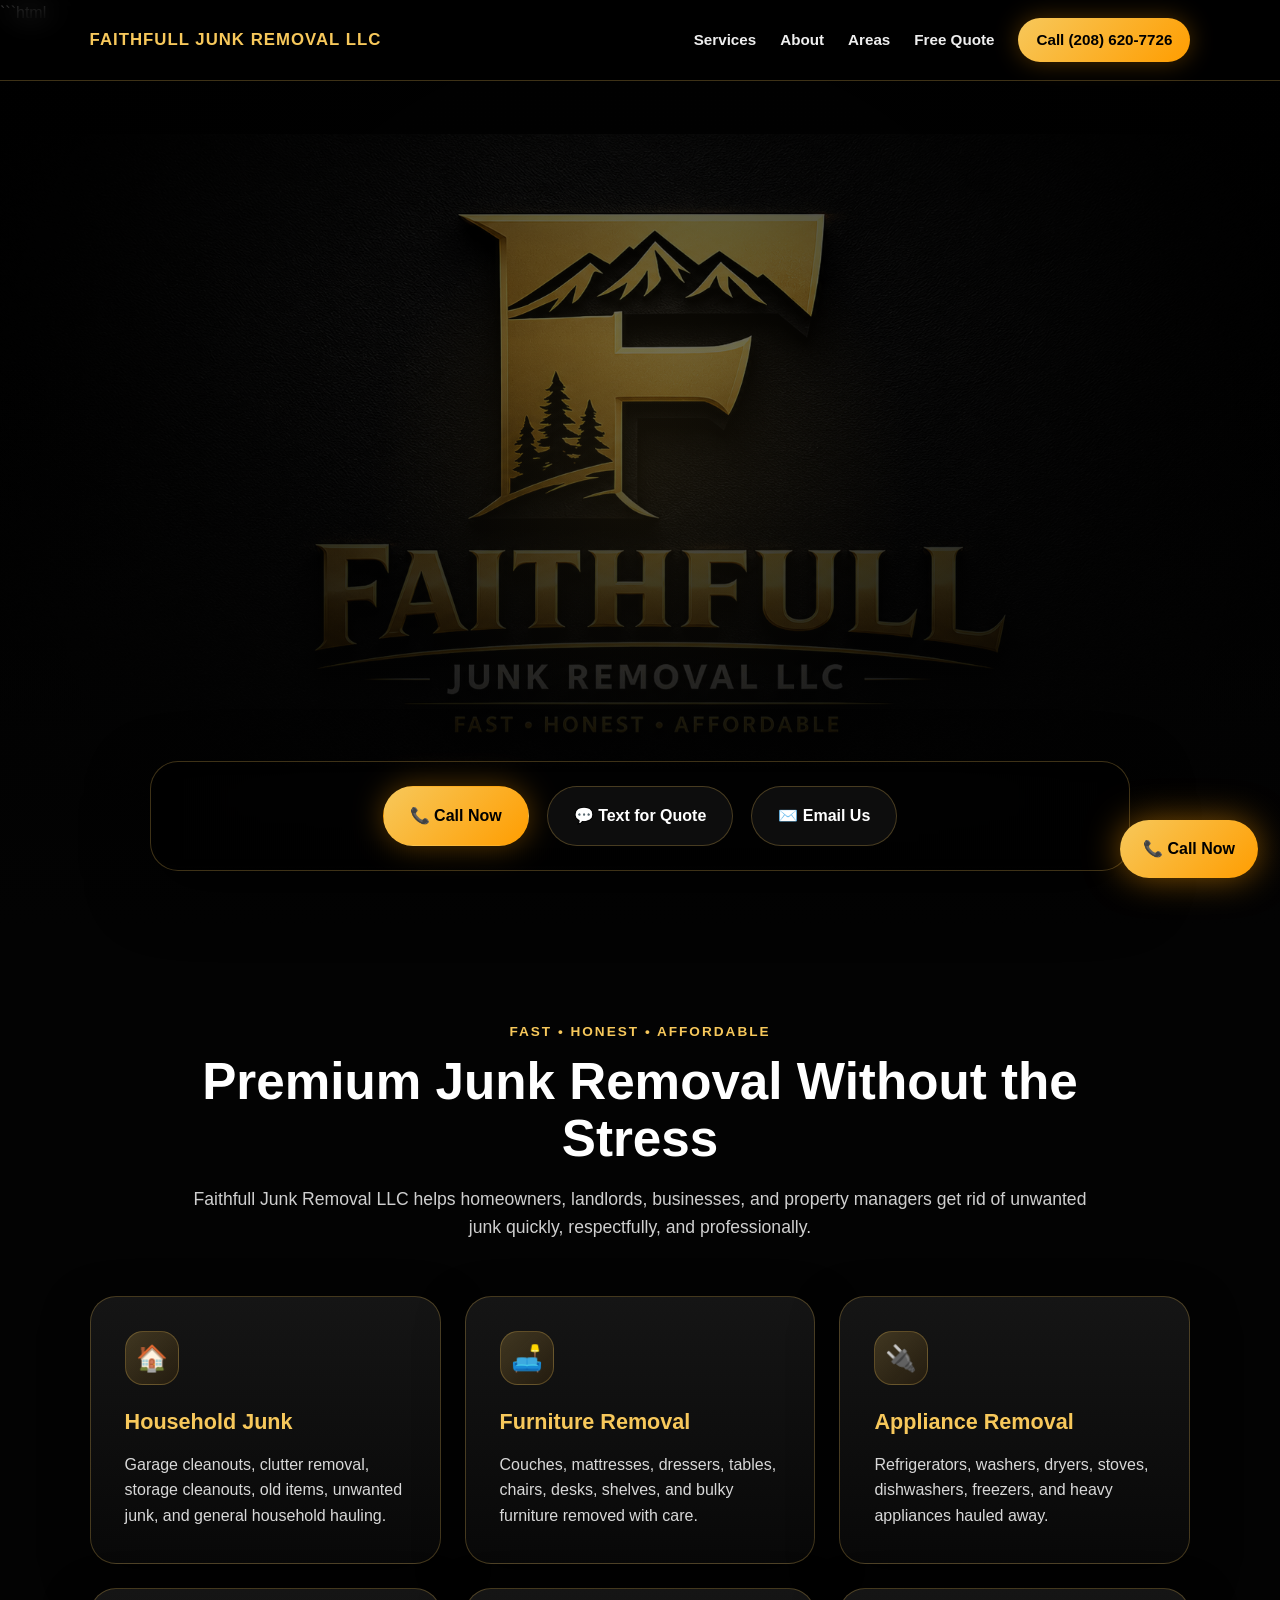
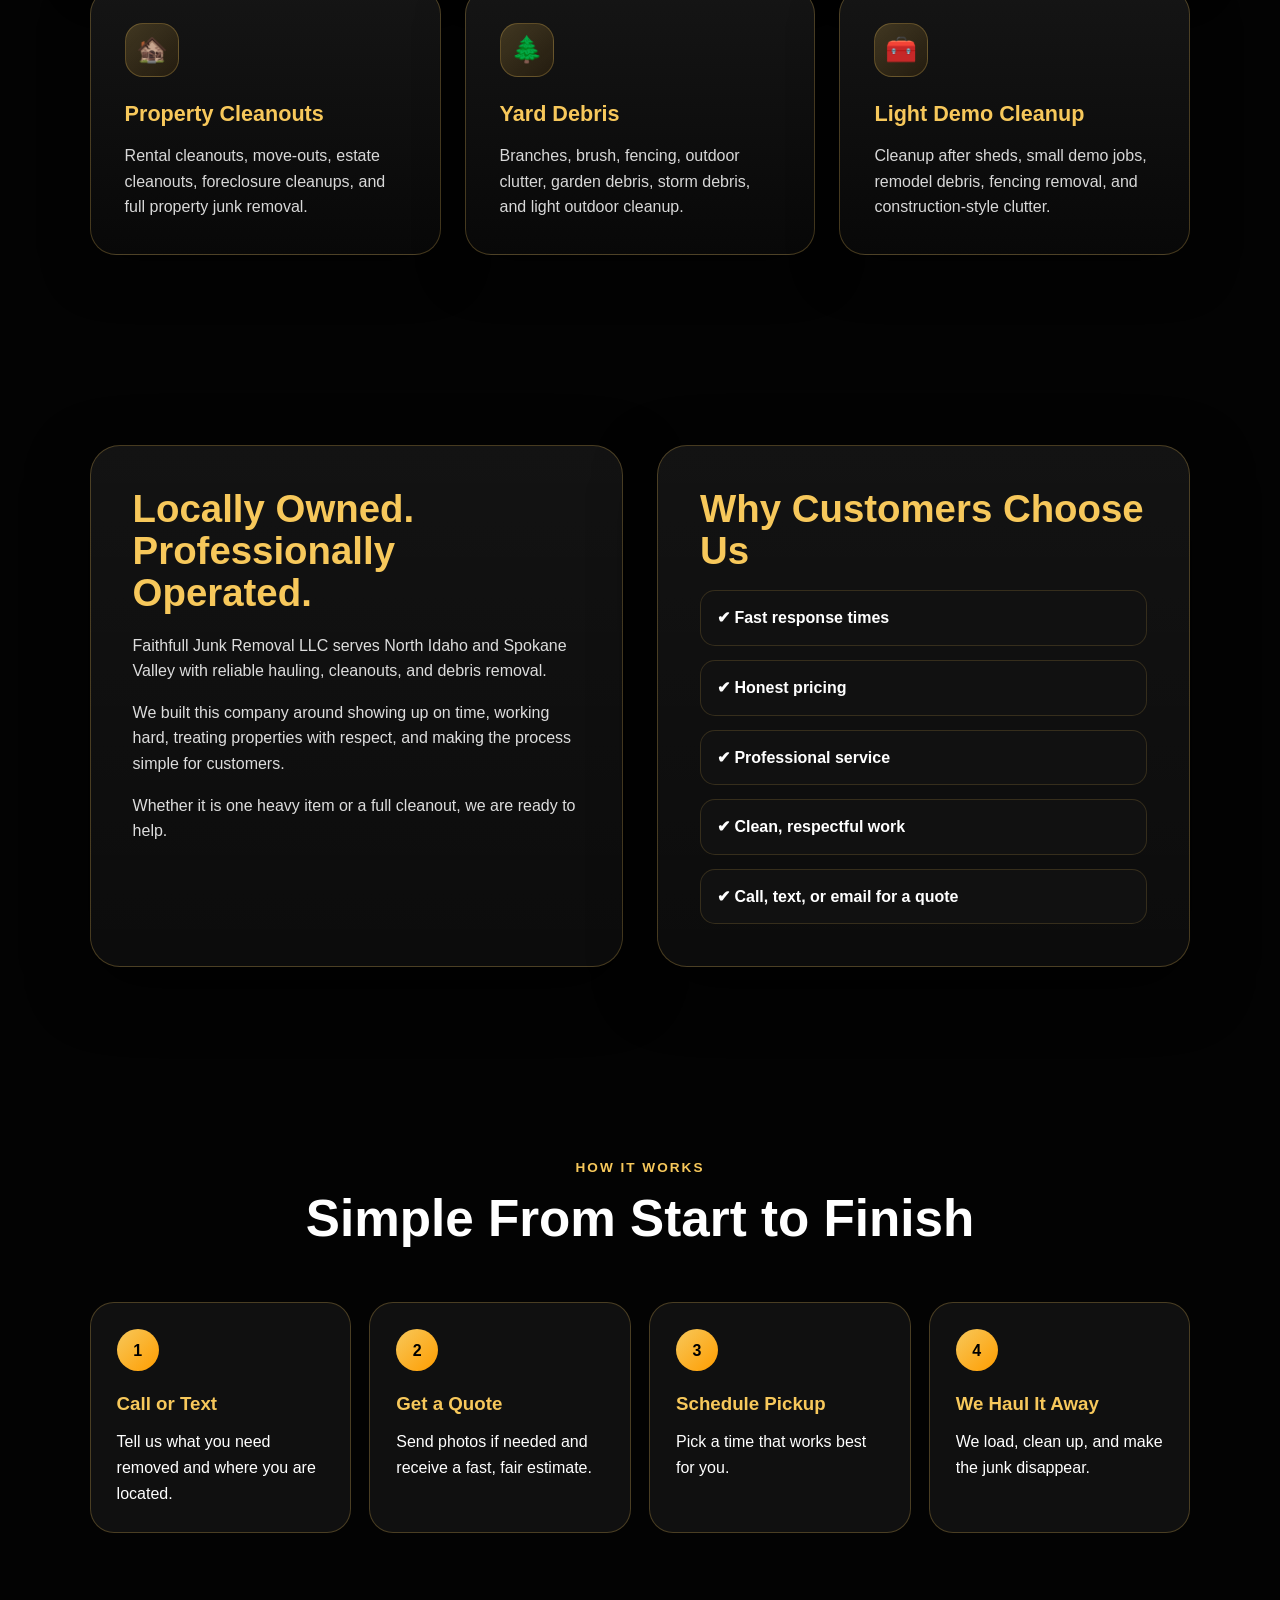
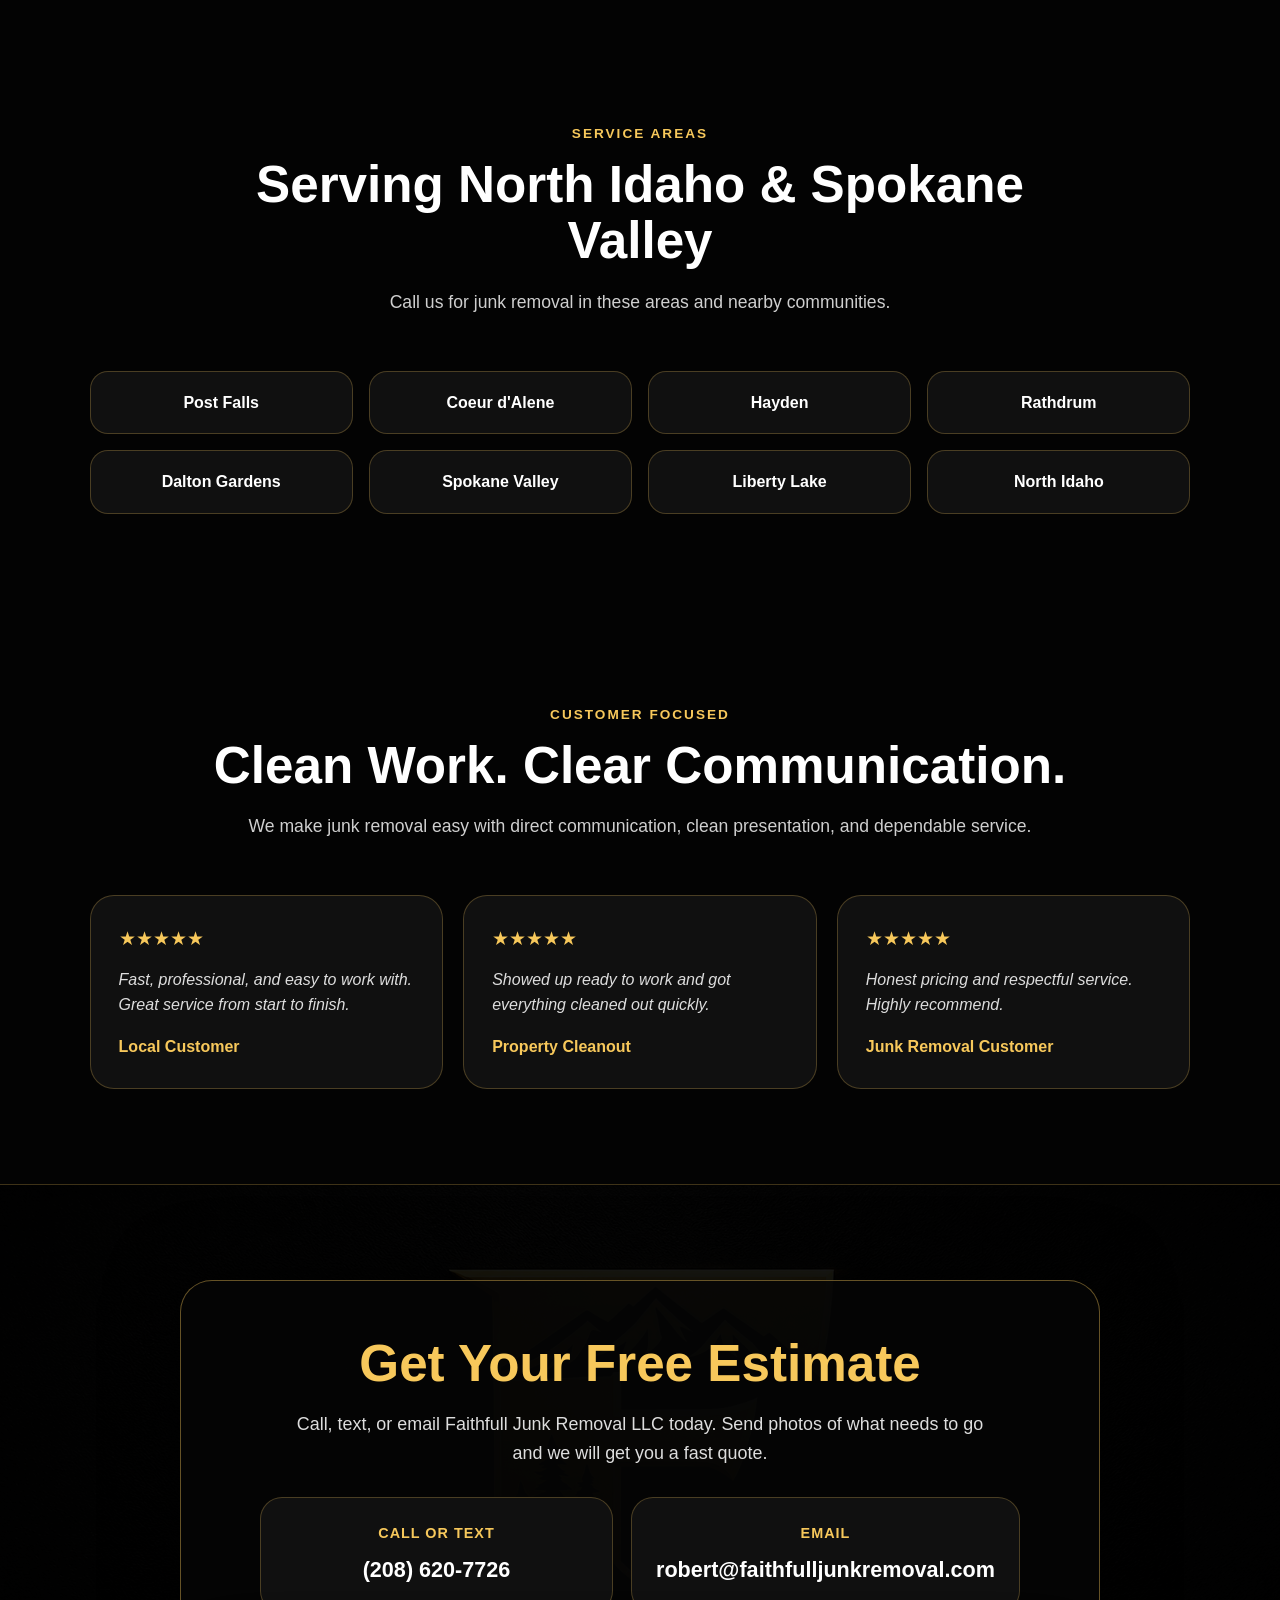
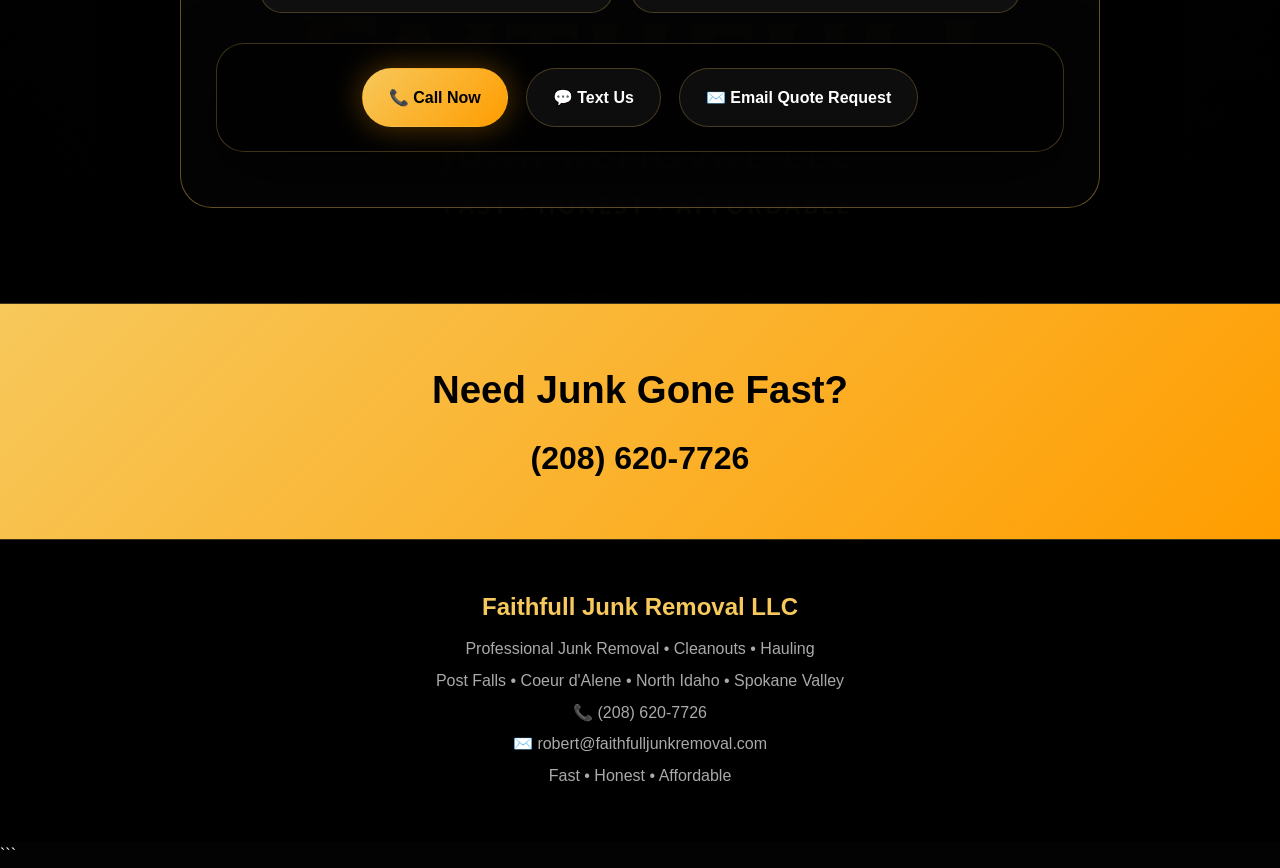
==== index.html @ ef70c4ae "Update index.html" ====
```html
<!DOCTYPE html>
<html lang="en">
<head>
<meta charset="UTF-8">
<meta name="viewport" content="width=device-width, initial-scale=1.0">

<title>Faithfull Junk Removal LLC | Junk Removal in Post Falls & Coeur d'Alene</title>

<meta name="description" content="Faithfull Junk Removal LLC provides professional junk removal, cleanouts, appliance removal, furniture removal, hauling, and debris removal throughout North Idaho and Spokane Valley.">

<style>
:root{
--black:#030303;
--dark:#0b0b0b;
--card:#111111;
--gold:#f7c85b;
--gold2:#ff9d00;
--white:#ffffff;
--muted:#cfcfcf;
--border:rgba(247,200,91,.25);
--shadow:0 20px 60px rgba(0,0,0,.7);
}

*{
margin:0;
padding:0;
box-sizing:border-box;
}

html{
scroll-behavior:smooth;
}

body{
font-family:Arial,Helvetica,sans-serif;
background:var(--black);
color:var(--white);
line-height:1.6;
overflow-x:hidden;
}

a{
color:inherit;
}

.nav{
position:fixed;
top:0;
left:0;
width:100%;
z-index:1000;
display:flex;
justify-content:space-between;
align-items:center;
padding:18px 7%;
background:rgba(0,0,0,.68);
backdrop-filter:blur(14px);
border-bottom:1px solid var(--border);
}

.brand{
font-size:1.05rem;
font-weight:900;
letter-spacing:1px;
color:var(--gold);
text-transform:uppercase;
}

.nav-links{
display:flex;
gap:24px;
align-items:center;
}

.nav-links a{
text-decoration:none;
font-weight:700;
font-size:.95rem;
color:#eee;
transition:.25s;
}

.nav-links a:hover{
color:var(--gold);
}

.nav-call{
padding:10px 18px;
border-radius:999px;
background:linear-gradient(135deg,var(--gold),var(--gold2));
color:#000!important;
box-shadow:0 0 25px rgba(255,157,0,.3);
}

.hero{
min-height:100vh;
position:relative;
display:flex;
align-items:flex-end;
justify-content:center;
padding:120px 7% 55px;
background:
radial-gradient(circle at center,
rgba(247,200,91,.10),
rgba(0,0,0,.25) 35%,
rgba(0,0,0,.85) 85%),
linear-gradient(rgba(0,0,0,.45), rgba(0,0,0,.65)),
url("logo-cover.png");
background-size:contain;
background-position:center;
background-repeat:no-repeat;
background-color:#020202;
}

.hero::after{
content:"";
position:absolute;
inset:0;
background:linear-gradient(180deg,rgba(0,0,0,0) 35%,#030303 100%);
pointer-events:none;
}

.hero-panel{
position:relative;
z-index:2;
width:min(980px,100%);
display:flex;
flex-wrap:wrap;
justify-content:center;
gap:18px;
padding:24px;
border:1px solid var(--border);
background:rgba(0,0,0,.62);
backdrop-filter:blur(12px);
border-radius:28px;
box-shadow:var(--shadow);
}

.btn{
display:inline-flex;
align-items:center;
justify-content:center;
gap:8px;
padding:16px 26px;
border-radius:999px;
font-weight:900;
text-decoration:none;
border:1px solid transparent;
transition:.25s;
}

.btn-primary{
background:linear-gradient(135deg,var(--gold),var(--gold2));
color:#000;
box-shadow:0 0 30px rgba(255,157,0,.35);
}

.btn-secondary{
background:#0d0d0d;
color:#fff;
border-color:var(--border);
}

.btn:hover{
transform:translateY(-3px);
}

.section{
padding:95px 7%;
}

.section-head{
max-width:900px;
margin:0 auto 55px;
text-align:center;
}

.section-kicker{
color:var(--gold);
font-weight:900;
letter-spacing:2px;
text-transform:uppercase;
font-size:.85rem;
margin-bottom:12px;
}

.section-title{
font-size:clamp(2rem,4vw,3.2rem);
line-height:1.1;
margin-bottom:18px;
}

.section-text{
color:var(--muted);
font-size:1.1rem;
}

.services{
display:grid;
grid-template-columns:repeat(3,1fr);
gap:24px;
}

.card{
background:linear-gradient(180deg,#151515,#080808);
border:1px solid var(--border);
border-radius:26px;
padding:34px;
box-shadow:0 16px 45px rgba(0,0,0,.5);
transition:.25s;
}

.card:hover{
transform:translateY(-8px);
border-color:rgba(247,200,91,.65);
}

.icon{
width:54px;
height:54px;
display:flex;
align-items:center;
justify-content:center;
border-radius:18px;
background:linear-gradient(135deg,rgba(247,200,91,.2),rgba(255,157,0,.08));
border:1px solid var(--border);
font-size:1.6rem;
margin-bottom:20px;
}

.card h3{
font-size:1.35rem;
color:var(--gold);
margin-bottom:12px;
}

.card p{
color:#d8d8d8;
}

.split{
display:grid;
grid-template-columns:1fr 1fr;
gap:34px;
align-items:stretch;
}

.premium-box{
background:
linear-gradient(180deg,rgba(255,255,255,.04),rgba(255,255,255,.01)),
#090909;
border:1px solid var(--border);
border-radius:30px;
padding:42px;
box-shadow:var(--shadow);
}

.premium-box h2{
font-size:2.4rem;
line-height:1.1;
margin-bottom:18px;
color:var(--gold);
}

.premium-box p{
color:#ddd;
margin-bottom:16px;
}

.checks{
display:grid;
gap:14px;
margin-top:18px;
}

.check{
padding:14px 16px;
background:#111;
border:1px solid rgba(247,200,91,.16);
border-radius:15px;
font-weight:800;
}

.areas{
display:grid;
grid-template-columns:repeat(4,1fr);
gap:16px;
}

.area{
padding:18px;
text-align:center;
background:#101010;
border:1px solid var(--border);
border-radius:18px;
font-weight:900;
}

.process{
display:grid;
grid-template-columns:repeat(4,1fr);
gap:18px;
}

.step{
background:#101010;
border:1px solid var(--border);
border-radius:24px;
padding:26px;
}

.step span{
display:inline-flex;
align-items:center;
justify-content:center;
width:42px;
height:42px;
border-radius:50%;
background:linear-gradient(135deg,var(--gold),var(--gold2));
color:#000;
font-weight:900;
margin-bottom:18px;
}

.step h3{
color:var(--gold);
margin-bottom:10px;
}

.quote{
position:relative;
background:
linear-gradient(rgba(0,0,0,.86),rgba(0,0,0,.94)),
url("logo-cover.png");
background-size:cover;
background-position:center;
border-top:1px solid var(--border);
border-bottom:1px solid var(--border);
}

.quote-box{
max-width:920px;
margin:auto;
text-align:center;
background:rgba(5,5,5,.88);
border:1px solid rgba(247,200,91,.4);
border-radius:32px;
padding:55px 35px;
box-shadow:0 0 70px rgba(0,0,0,.9);
}

.quote-box h2{
font-size:clamp(2.1rem,4vw,3.4rem);
color:var(--gold);
line-height:1.1;
margin-bottom:18px;
}

.quote-box p{
color:#ddd;
font-size:1.12rem;
max-width:720px;
margin:0 auto 26px;
}

.contact-grid{
display:grid;
grid-template-columns:1fr 1fr;
gap:18px;
max-width:760px;
margin:30px auto;
}

.contact-card{
background:#101010;
border:1px solid var(--border);
border-radius:22px;
padding:24px;
}

.contact-card strong{
display:block;
color:var(--gold);
font-size:.9rem;
text-transform:uppercase;
letter-spacing:1px;
margin-bottom:8px;
}

.contact-card a{
font-size:1.35rem;
font-weight:900;
text-decoration:none;
}

.review-strip{
display:grid;
grid-template-columns:repeat(3,1fr);
gap:20px;
}

.review{
background:#101010;
border:1px solid var(--border);
border-radius:24px;
padding:28px;
}

.stars{
color:var(--gold);
font-size:1.2rem;
margin-bottom:12px;
}

.review p{
color:#ddd;
font-style:italic;
}

.review h4{
margin-top:16px;
color:var(--gold);
}

.final-cta{
padding:55px 7%;
background:linear-gradient(135deg,var(--gold),var(--gold2));
color:#000;
text-align:center;
}

.final-cta h2{
font-size:2.4rem;
margin-bottom:12px;
}

.final-cta a{
font-size:2rem;
font-weight:900;
text-decoration:none;
}

footer{
background:#000;
padding:48px 7%;
text-align:center;
border-top:1px solid var(--border);
color:#aaa;
}

footer h2{
color:var(--gold);
margin-bottom:10px;
}

footer p{
margin:6px 0;
}

.float-call{
position:fixed;
right:22px;
bottom:22px;
z-index:1001;
background:linear-gradient(135deg,var(--gold),var(--gold2));
color:#000;
padding:16px 23px;
border-radius:999px;
font-weight:900;
text-decoration:none;
box-shadow:0 0 35px rgba(255,157,0,.5);
}

@media(max-width:980px){
.services,
.process,
.review-strip{
grid-template-columns:1fr 1fr;
}

.split{
grid-template-columns:1fr;
}

.areas{
grid-template-columns:1fr 1fr;
}

.nav-links{
display:none;
}

.hero{
background-size:92%;
}
}

@media(max-width:600px){
.section{
padding:70px 6%;
}

.hero{
min-height:82vh;
padding:100px 5% 35px;
background-size:105%;
}

.hero-panel{
border-radius:22px;
padding:18px;
}

.btn{
width:100%;
}

.services,
.process,
.review-strip,
.contact-grid,
.areas{
grid-template-columns:1fr;
}

.premium-box{
padding:30px;
}

.float-call{
left:18px;
right:18px;
text-align:center;
}
}
</style>
</head>

<body>

<nav class="nav">
<div class="brand">Faithfull Junk Removal LLC</div>
<div class="nav-links">
<a href="#services">Services</a>
<a href="#about">About</a>
<a href="#areas">Areas</a>
<a href="#quote">Free Quote</a>
<a class="nav-call" href="tel:2086207726">Call (208) 620-7726</a>
</div>
</nav>

<header class="hero">
<div class="hero-panel">
<a class="btn btn-primary" href="tel:2086207726">📞 Call Now</a>
<a class="btn btn-secondary" href="sms:2086207726">💬 Text for Quote</a>
<a class="btn btn-secondary" href="mailto:robert@faithfulljunkremoval.com">✉️ Email Us</a>
</div>
</header>

<section class="section" id="services">
<div class="section-head">
<div class="section-kicker">Fast • Honest • Affordable</div>
<h1 class="section-title">Premium Junk Removal Without the Stress</h1>
<p class="section-text">
Faithfull Junk Removal LLC helps homeowners, landlords, businesses, and property managers get rid of unwanted junk quickly, respectfully, and professionally.
</p>
</div>

<div class="services">
<div class="card">
<div class="icon">🏠</div>
<h3>Household Junk</h3>
<p>Garage cleanouts, clutter removal, storage cleanouts, old items, unwanted junk, and general household hauling.</p>
</div>

<div class="card">
<div class="icon">🛋️</div>
<h3>Furniture Removal</h3>
<p>Couches, mattresses, dressers, tables, chairs, desks, shelves, and bulky furniture removed with care.</p>
</div>

<div class="card">
<div class="icon">🔌</div>
<h3>Appliance Removal</h3>
<p>Refrigerators, washers, dryers, stoves, dishwashers, freezers, and heavy appliances hauled away.</p>
</div>

<div class="card">
<div class="icon">🏚️</div>
<h3>Property Cleanouts</h3>
<p>Rental cleanouts, move-outs, estate cleanouts, foreclosure cleanups, and full property junk removal.</p>
</div>

<div class="card">
<div class="icon">🌲</div>
<h3>Yard Debris</h3>
<p>Branches, brush, fencing, outdoor clutter, garden debris, storm debris, and light outdoor cleanup.</p>
</div>

<div class="card">
<div class="icon">🧰</div>
<h3>Light Demo Cleanup</h3>
<p>Cleanup after sheds, small demo jobs, remodel debris, fencing removal, and construction-style clutter.</p>
</div>
</div>
</section>

<section class="section" id="about">
<div class="split">
<div class="premium-box">
<h2>Locally Owned. Professionally Operated.</h2>
<p>
Faithfull Junk Removal LLC serves North Idaho and Spokane Valley with reliable hauling, cleanouts, and debris removal.
</p>
<p>
We built this company around showing up on time, working hard, treating properties with respect, and making the process simple for customers.
</p>
<p>
Whether it is one heavy item or a full cleanout, we are ready to help.
</p>
</div>

<div class="premium-box">
<h2>Why Customers Choose Us</h2>
<div class="checks">
<div class="check">✔ Fast response times</div>
<div class="check">✔ Honest pricing</div>
<div class="check">✔ Professional service</div>
<div class="check">✔ Clean, respectful work</div>
<div class="check">✔ Call, text, or email for a quote</div>
</div>
</div>
</div>
</section>

<section class="section">
<div class="section-head">
<div class="section-kicker">How It Works</div>
<h2 class="section-title">Simple From Start to Finish</h2>
</div>

<div class="process">
<div class="step">
<span>1</span>
<h3>Call or Text</h3>
<p>Tell us what you need removed and where you are located.</p>
</div>

<div class="step">
<span>2</span>
<h3>Get a Quote</h3>
<p>Send photos if needed and receive a fast, fair estimate.</p>
</div>

<div class="step">
<span>3</span>
<h3>Schedule Pickup</h3>
<p>Pick a time that works best for you.</p>
</div>

<div class="step">
<span>4</span>
<h3>We Haul It Away</h3>
<p>We load, clean up, and make the junk disappear.</p>
</div>
</div>
</section>

<section class="section" id="areas">
<div class="section-head">
<div class="section-kicker">Service Areas</div>
<h2 class="section-title">Serving North Idaho & Spokane Valley</h2>
<p class="section-text">
Call us for junk removal in these areas and nearby communities.
</p>
</div>

<div class="areas">
<div class="area">Post Falls</div>
<div class="area">Coeur d'Alene</div>
<div class="area">Hayden</div>
<div class="area">Rathdrum</div>
<div class="area">Dalton Gardens</div>
<div class="area">Spokane Valley</div>
<div class="area">Liberty Lake</div>
<div class="area">North Idaho</div>
</div>
</section>

<section class="section">
<div class="section-head">
<div class="section-kicker">Customer Focused</div>
<h2 class="section-title">Clean Work. Clear Communication.</h2>
<p class="section-text">
We make junk removal easy with direct communication, clean presentation, and dependable service.
</p>
</div>

<div class="review-strip">
<div class="review">
<div class="stars">★★★★★</div>
<p>Fast, professional, and easy to work with. Great service from start to finish.</p>
<h4>Local Customer</h4>
</div>

<div class="review">
<div class="stars">★★★★★</div>
<p>Showed up ready to work and got everything cleaned out quickly.</p>
<h4>Property Cleanout</h4>
</div>

<div class="review">
<div class="stars">★★★★★</div>
<p>Honest pricing and respectful service. Highly recommend.</p>
<h4>Junk Removal Customer</h4>
</div>
</div>
</section>

<section class="section quote" id="quote">
<div class="quote-box">
<h2>Get Your Free Estimate</h2>
<p>
Call, text, or email Faithfull Junk Removal LLC today. Send photos of what needs to go and we will get you a fast quote.
</p>

<div class="contact-grid">
<div class="contact-card">
<strong>Call or Text</strong>
<a href="tel:2086207726">(208) 620-7726</a>
</div>

<div class="contact-card">
<strong>Email</strong>
<a href="mailto:robert@faithfulljunkremoval.com">robert@faithfulljunkremoval.com</a>
</div>
</div>

<div class="hero-panel">
<a class="btn btn-primary" href="tel:2086207726">📞 Call Now</a>
<a class="btn btn-secondary" href="sms:2086207726">💬 Text Us</a>
<a class="btn btn-secondary" href="mailto:robert@faithfulljunkremoval.com">✉️ Email Quote Request</a>
</div>
</div>
</section>

<div class="final-cta">
<h2>Need Junk Gone Fast?</h2>
<a href="tel:2086207726">(208) 620-7726</a>
</div>

<footer>
<h2>Faithfull Junk Removal LLC</h2>
<p>Professional Junk Removal • Cleanouts • Hauling</p>
<p>Post Falls • Coeur d'Alene • North Idaho • Spokane Valley</p>
<p>📞 (208) 620-7726</p>
<p>✉️ robert@faithfulljunkremoval.com</p>
<p>Fast • Honest • Affordable</p>
</footer>

<a class="float-call" href="tel:2086207726">📞 Call Now</a>

</body>
</html>
```
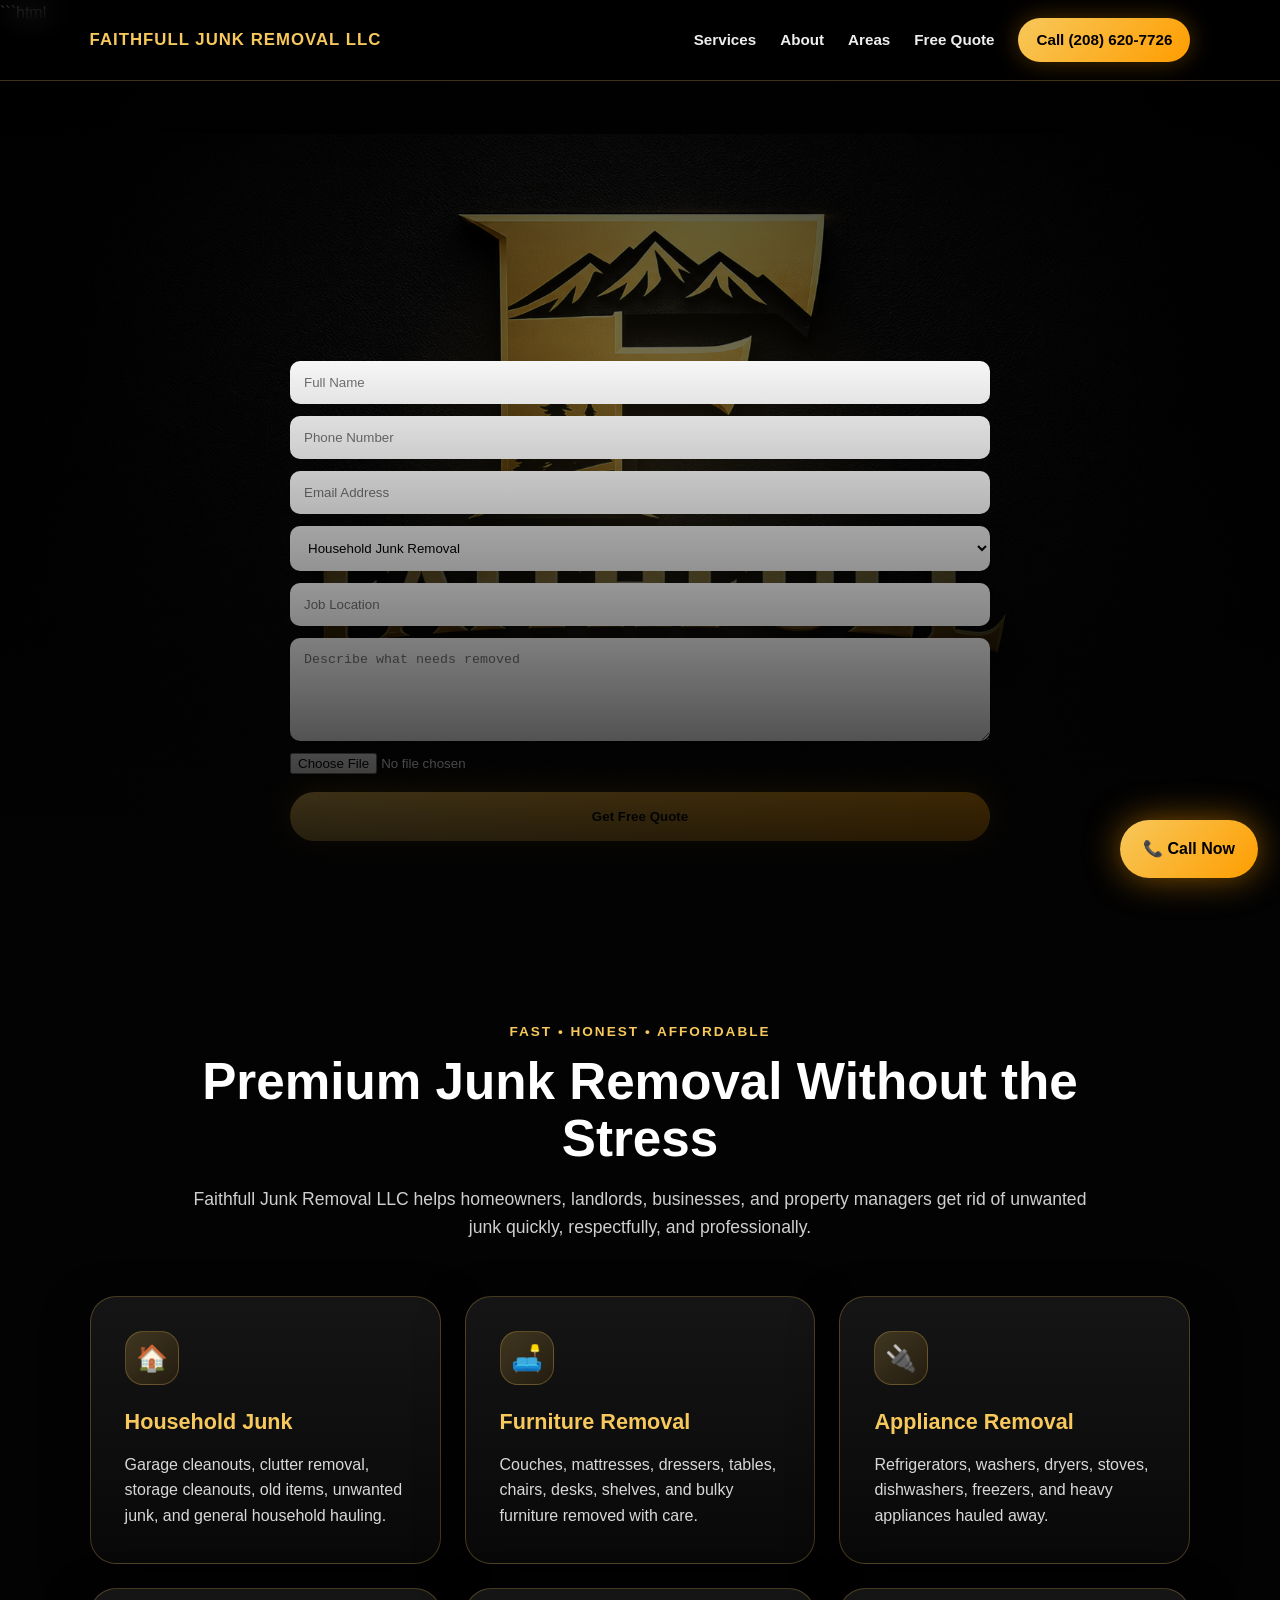
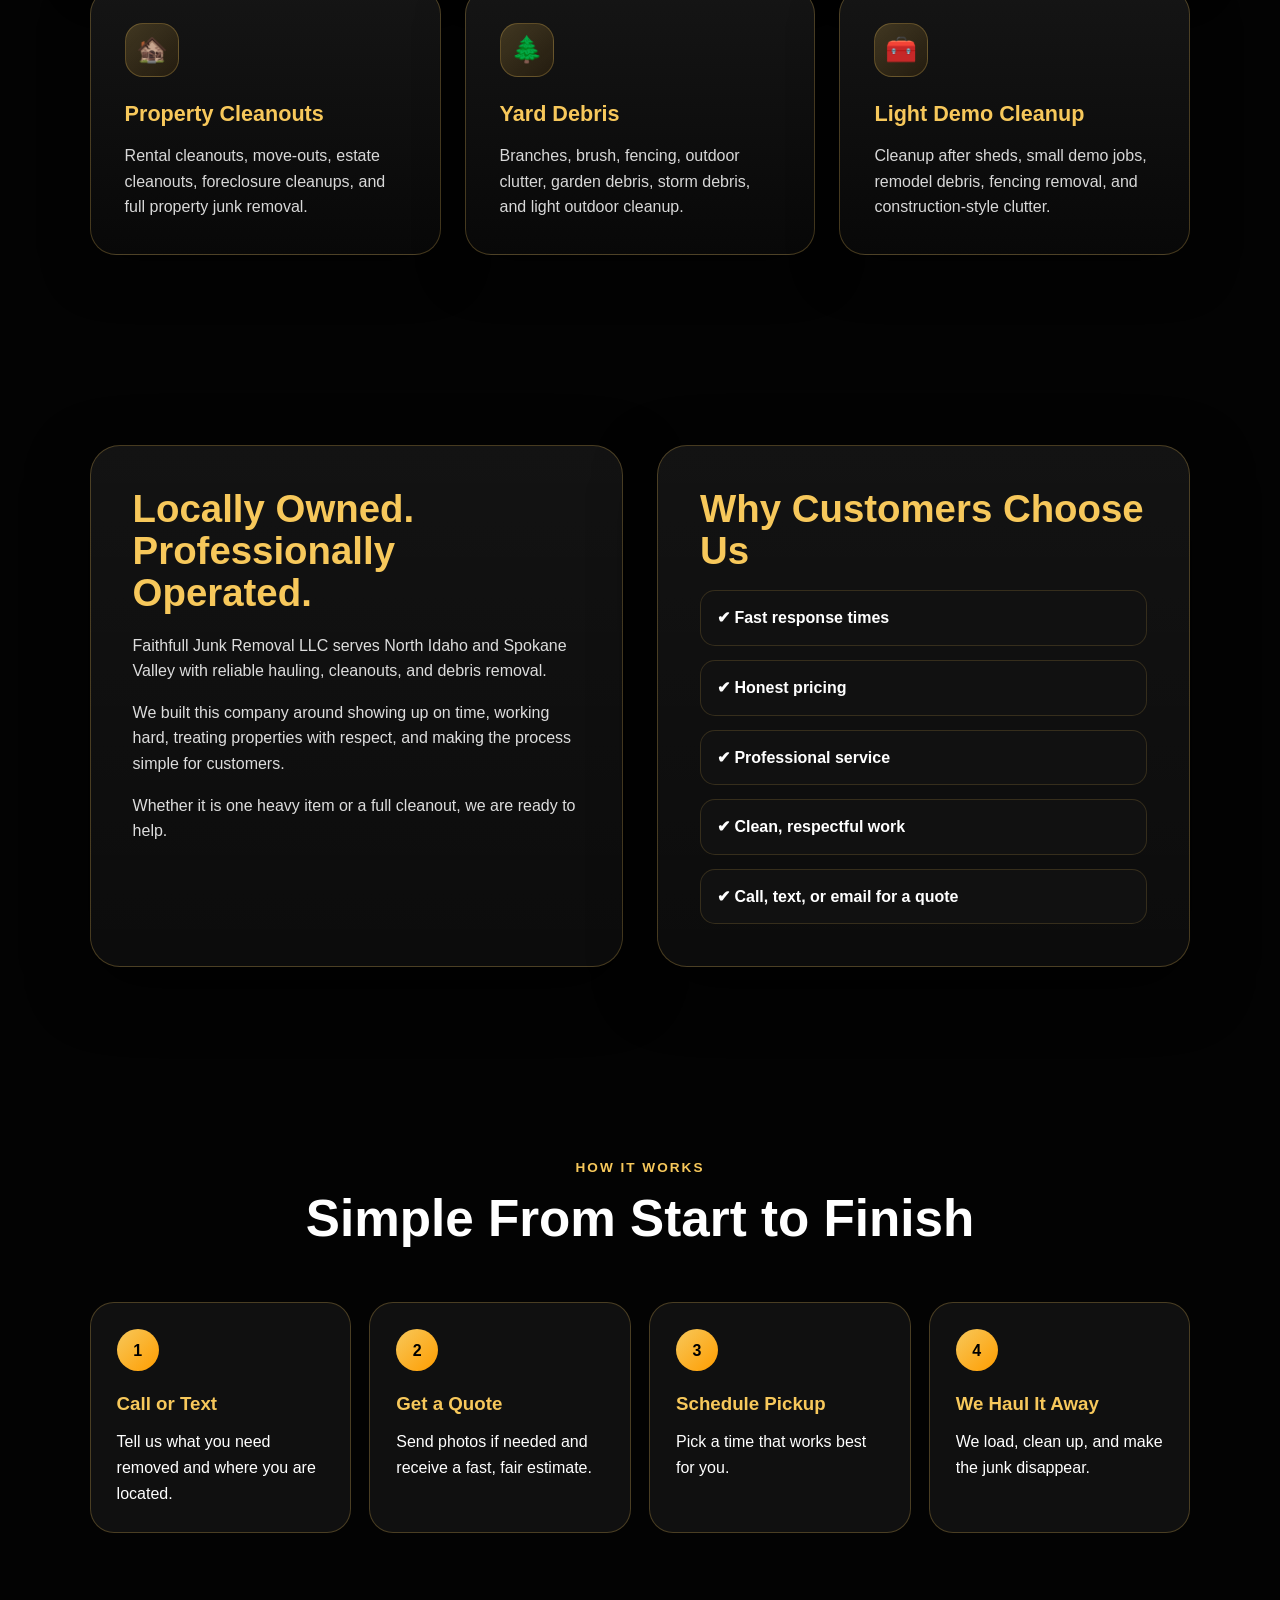
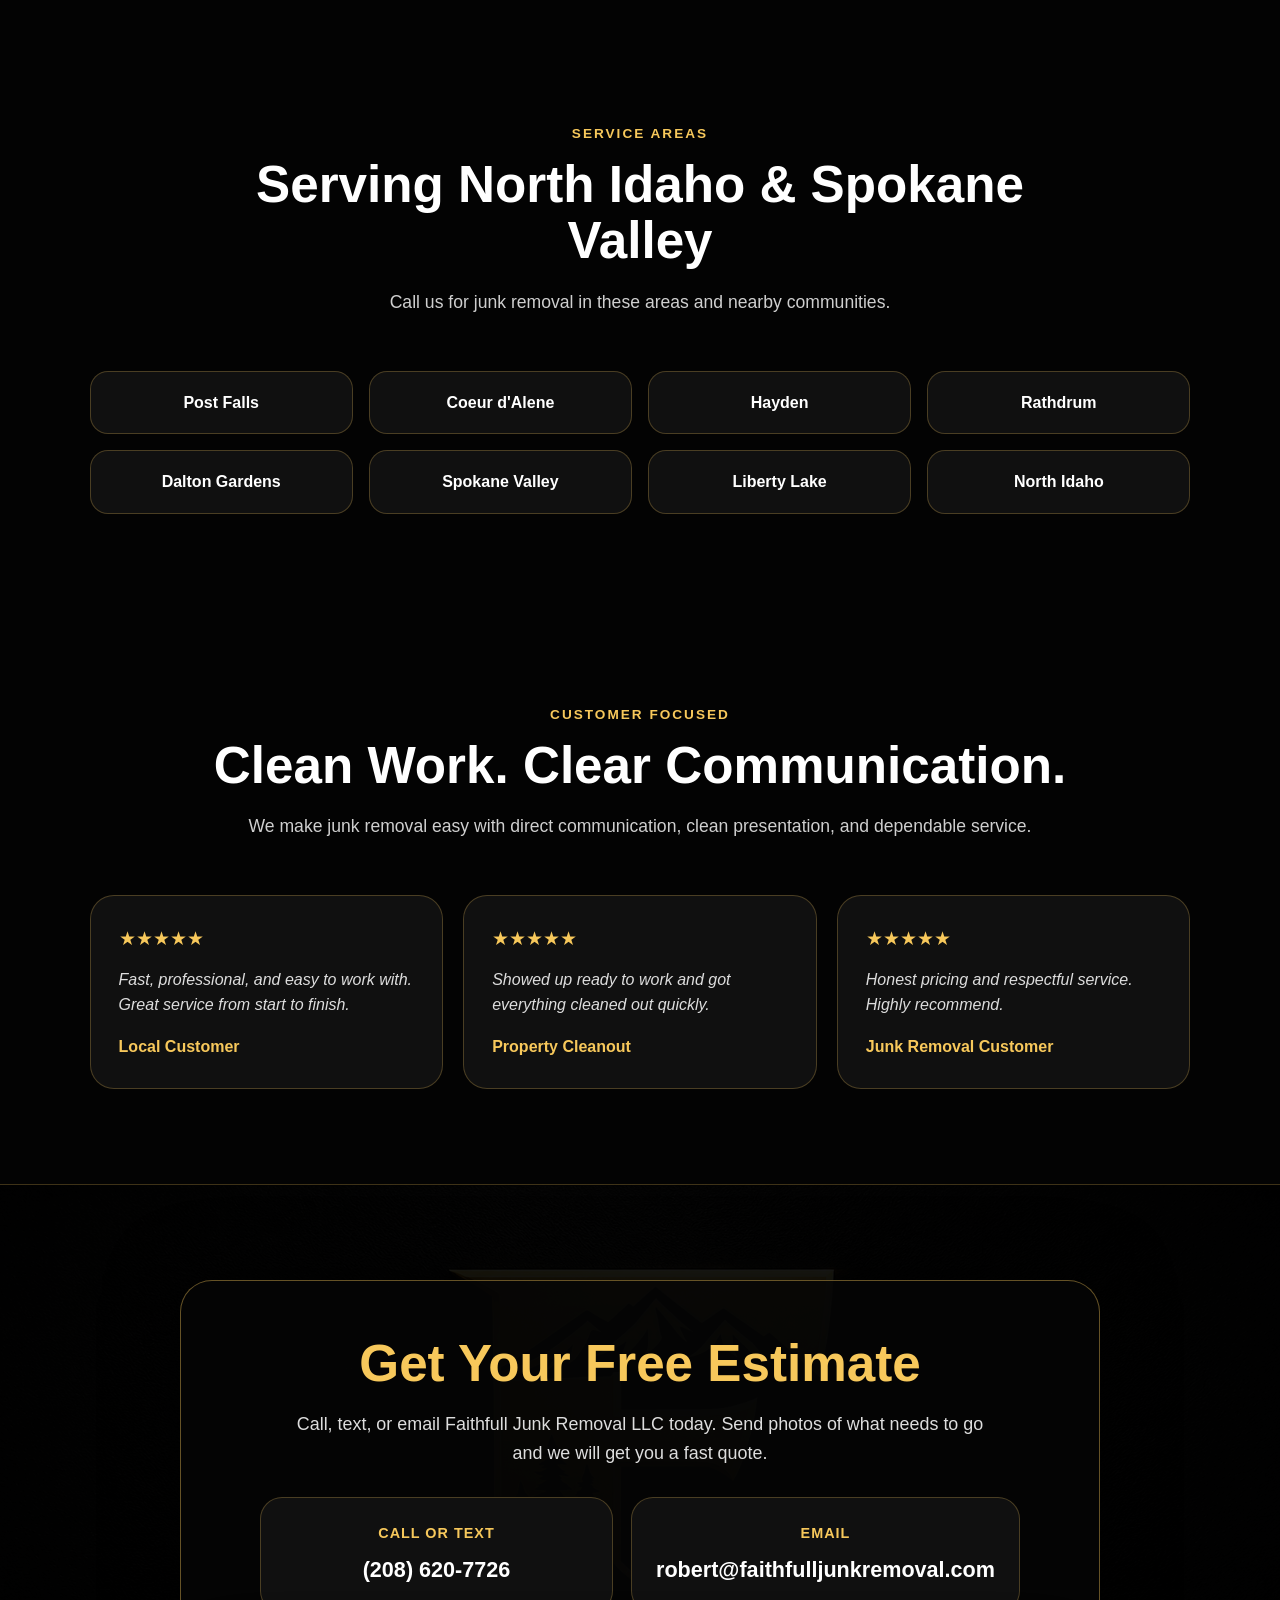
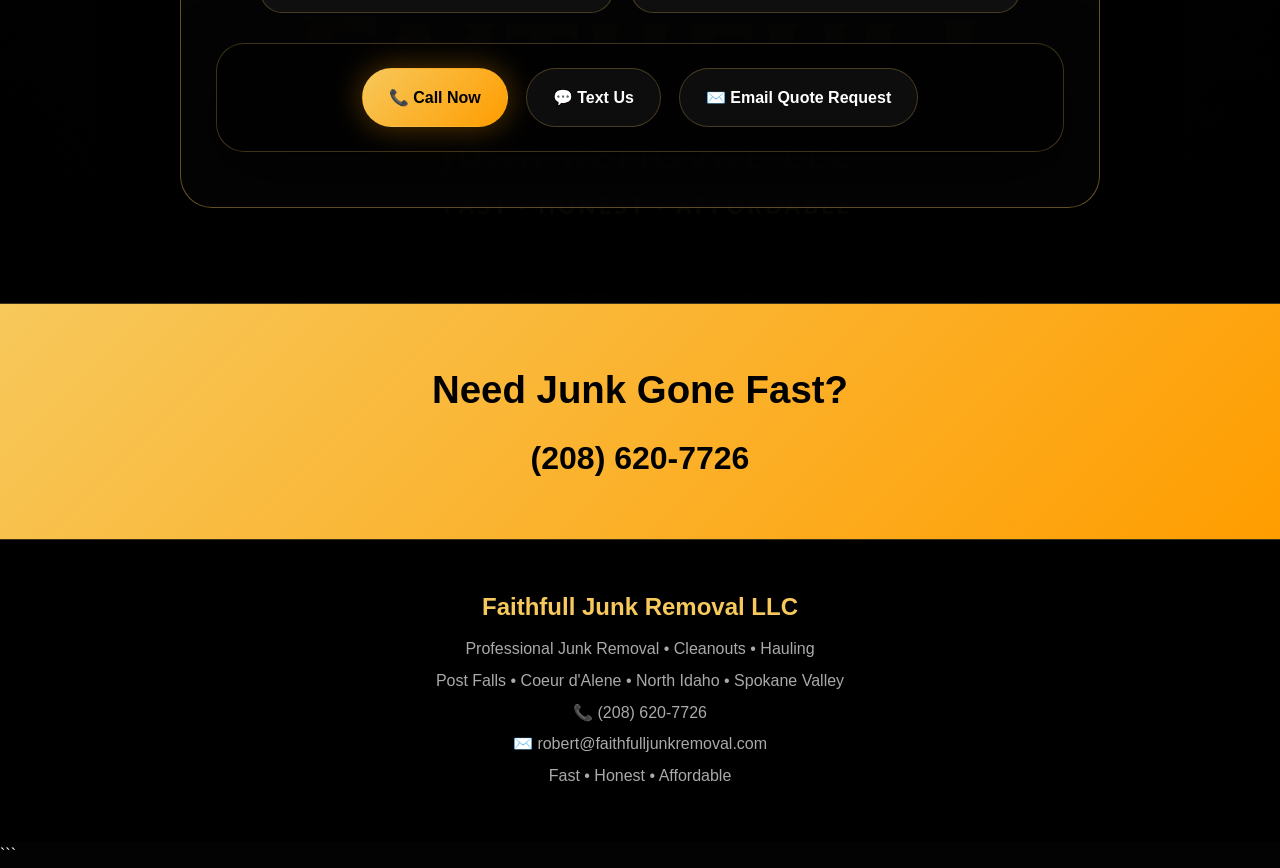
==== commit 8eaba66d: "Update index.html" ====
--- a/index.html
+++ b/index.html
@@ -551,11 +551,79 @@
 </nav>
 
 <header class="hero">
-<div class="hero-panel">
-<a class="btn btn-primary" href="tel:2086207726">📞 Call Now</a>
-<a class="btn btn-secondary" href="sms:2086207726">💬 Text for Quote</a>
-<a class="btn btn-secondary" href="mailto:robert@faithfulljunkremoval.com">✉️ Email Us</a>
-</div>
+<form
+action="https://formspree.io/f/xrevpkzb"
+method="POST"
+enctype="multipart/form-data"
+style="max-width:700px;margin:30px auto;text-align:left;"
+>
+
+<input
+type="text"
+name="Name"
+placeholder="Full Name"
+required
+style="width:100%;padding:14px;margin-bottom:12px;border-radius:10px;border:none;"
+>
+
+<input
+type="tel"
+name="Phone"
+placeholder="Phone Number"
+required
+style="width:100%;padding:14px;margin-bottom:12px;border-radius:10px;border:none;"
+>
+
+<input
+type="email"
+name="Email"
+placeholder="Email Address"
+required
+style="width:100%;padding:14px;margin-bottom:12px;border-radius:10px;border:none;"
+>
+
+<select
+name="Service"
+style="width:100%;padding:14px;margin-bottom:12px;border-radius:10px;border:none;"
+>
+<option>Household Junk Removal</option>
+<option>Furniture Removal</option>
+<option>Appliance Removal</option>
+<option>Property Cleanout</option>
+<option>Yard Debris Removal</option>
+<option>Light Demolition Cleanup</option>
+</select>
+
+<input
+type="text"
+name="Location"
+placeholder="Job Location"
+style="width:100%;padding:14px;margin-bottom:12px;border-radius:10px;border:none;"
+>
+
+<textarea
+name="Project Details"
+placeholder="Describe what needs removed"
+rows="5"
+style="width:100%;padding:14px;margin-bottom:12px;border-radius:10px;border:none;"
+></textarea>
+
+<input
+type="file"
+name="attachment"
+accept="image/*"
+style="margin-bottom:18px;color:white;"
+>
+
+<button
+type="submit"
+class="btn btn-primary"
+style="width:100%;"
+>
+Get Free Quote
+</button>
+
+</form>
 </header>
 
 <section class="section" id="services">
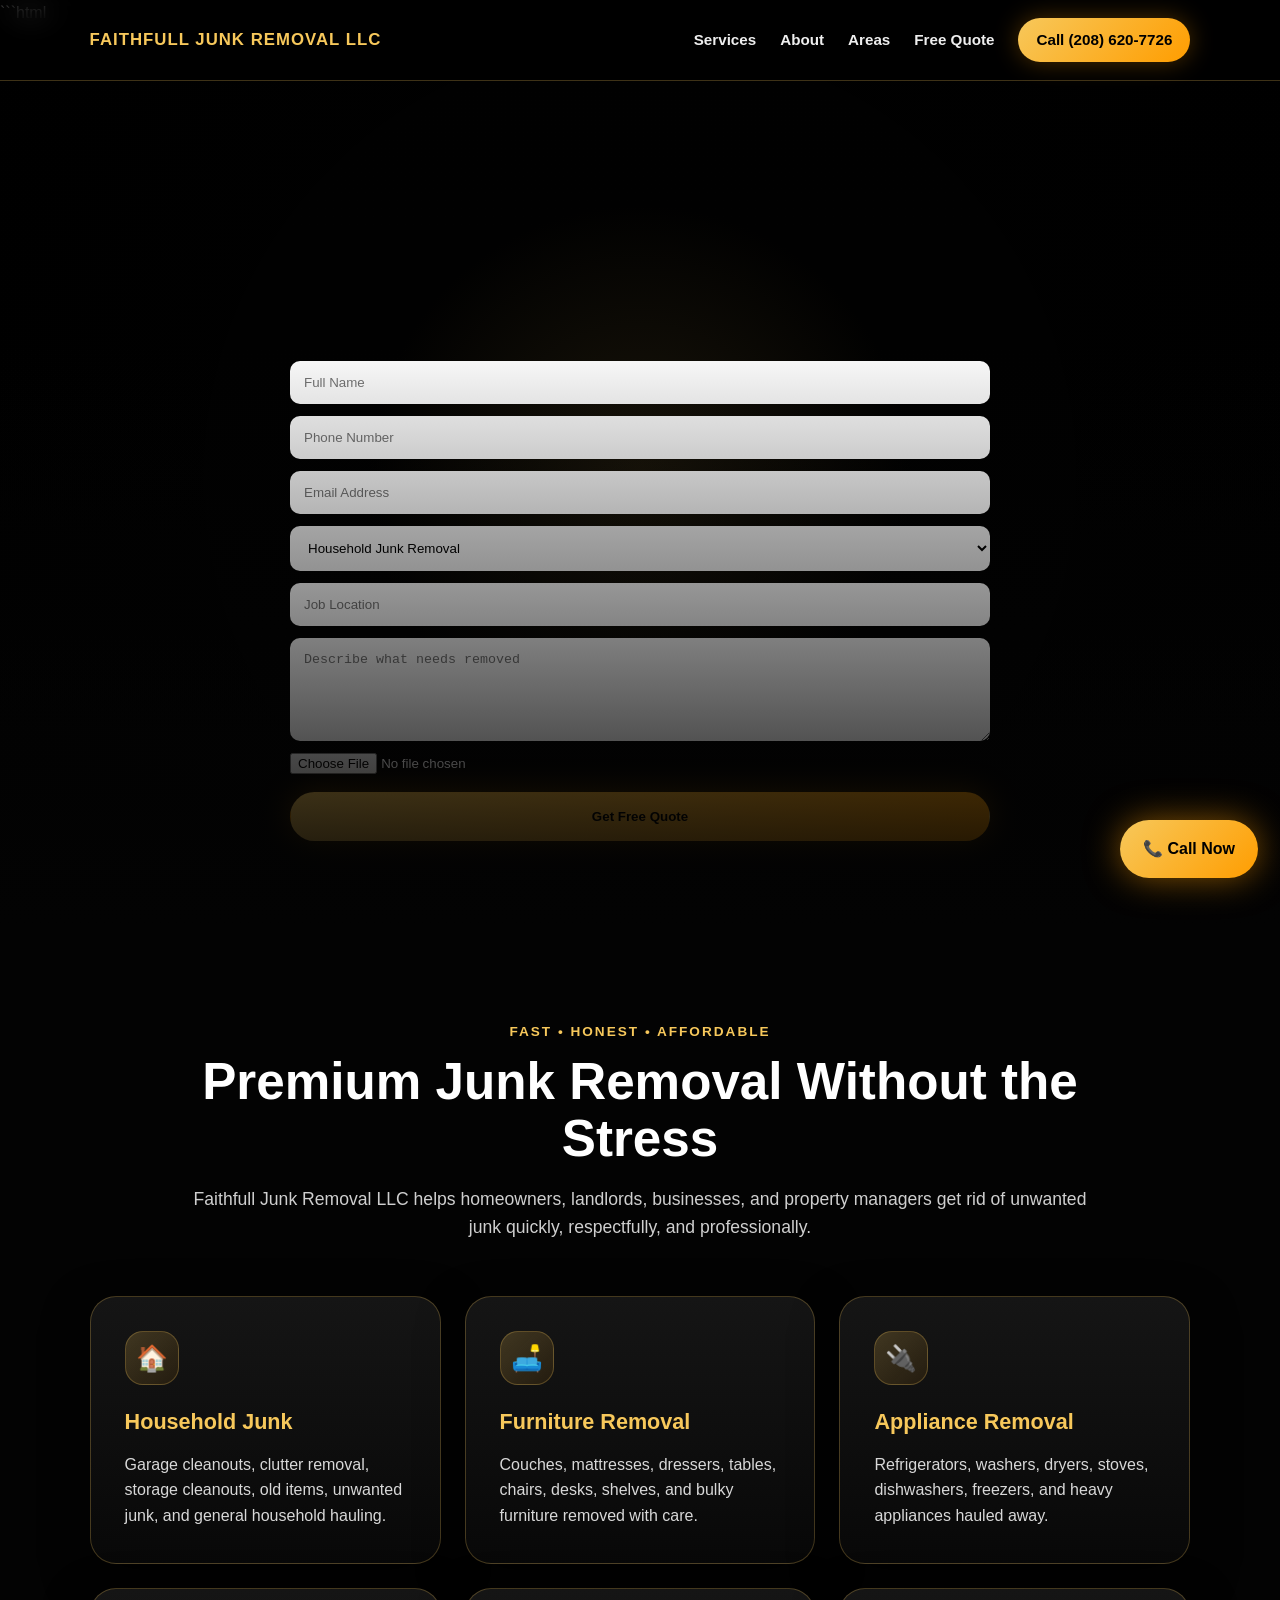
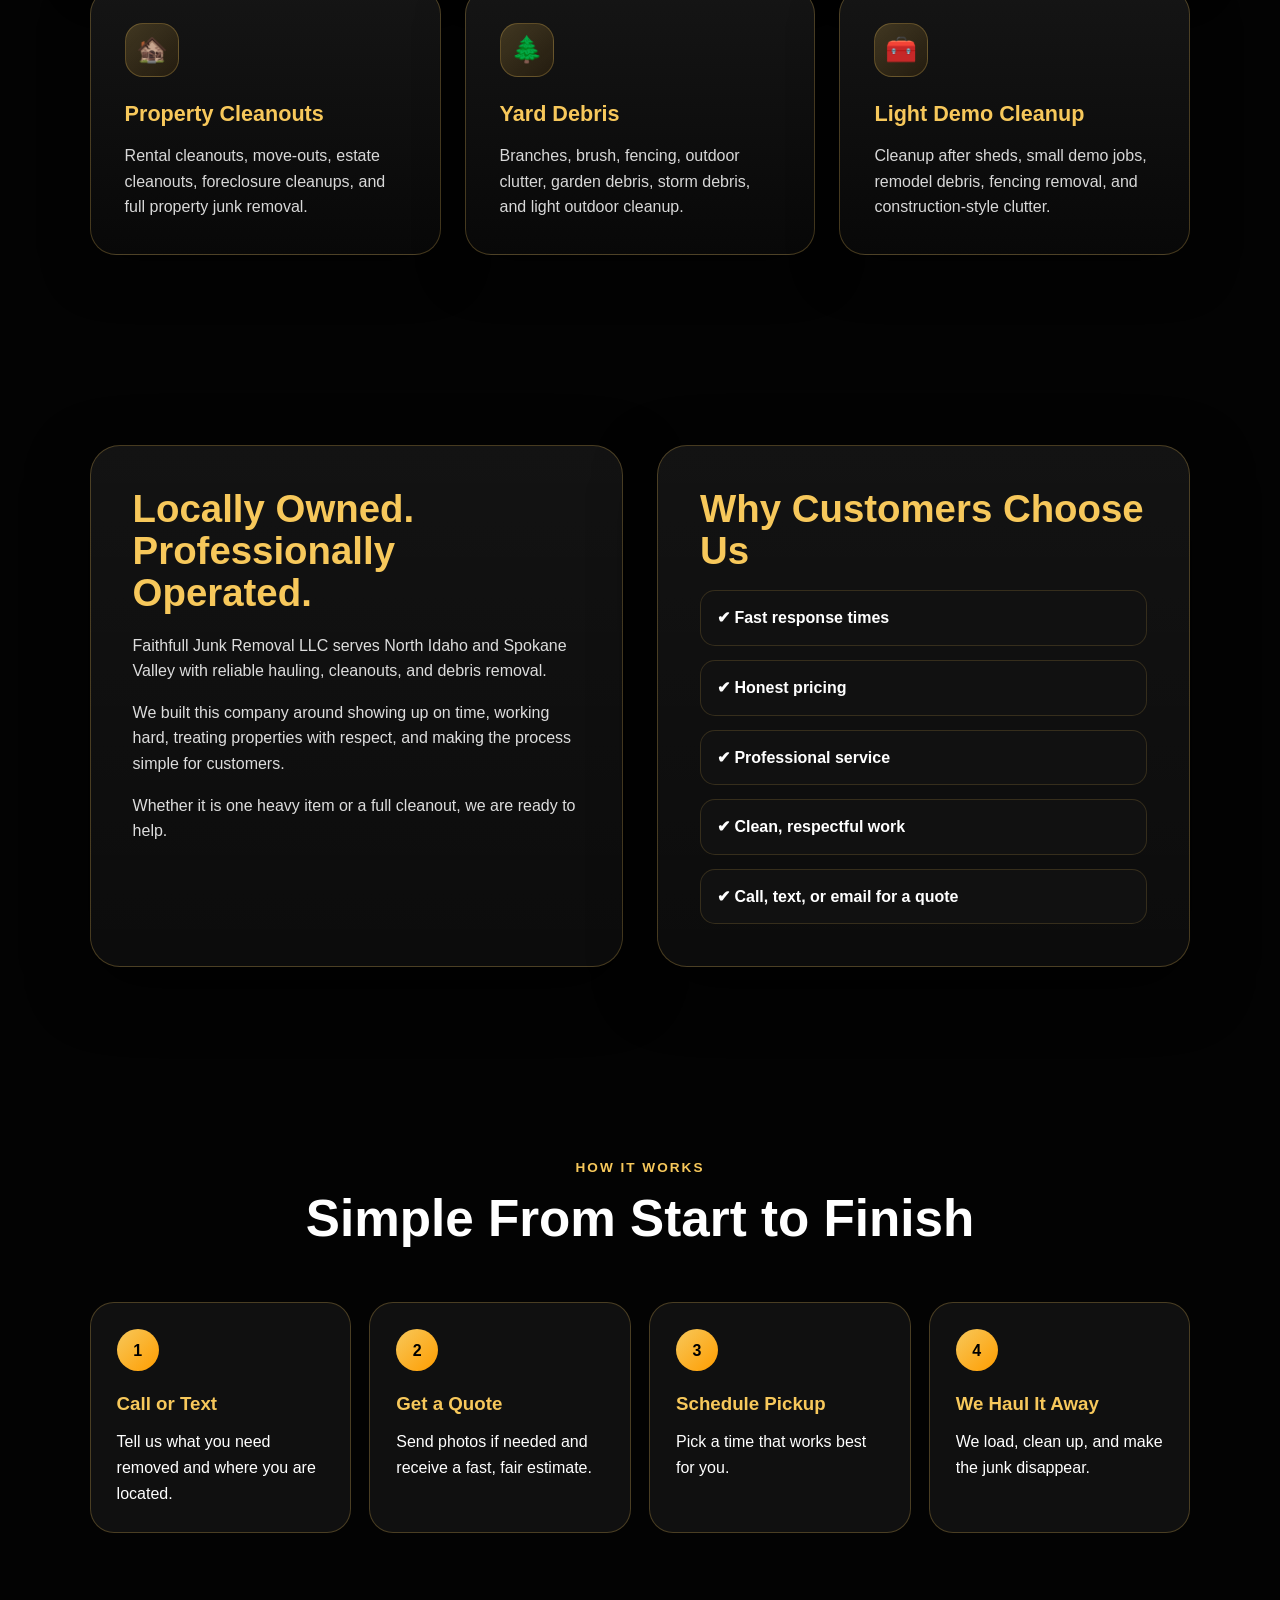
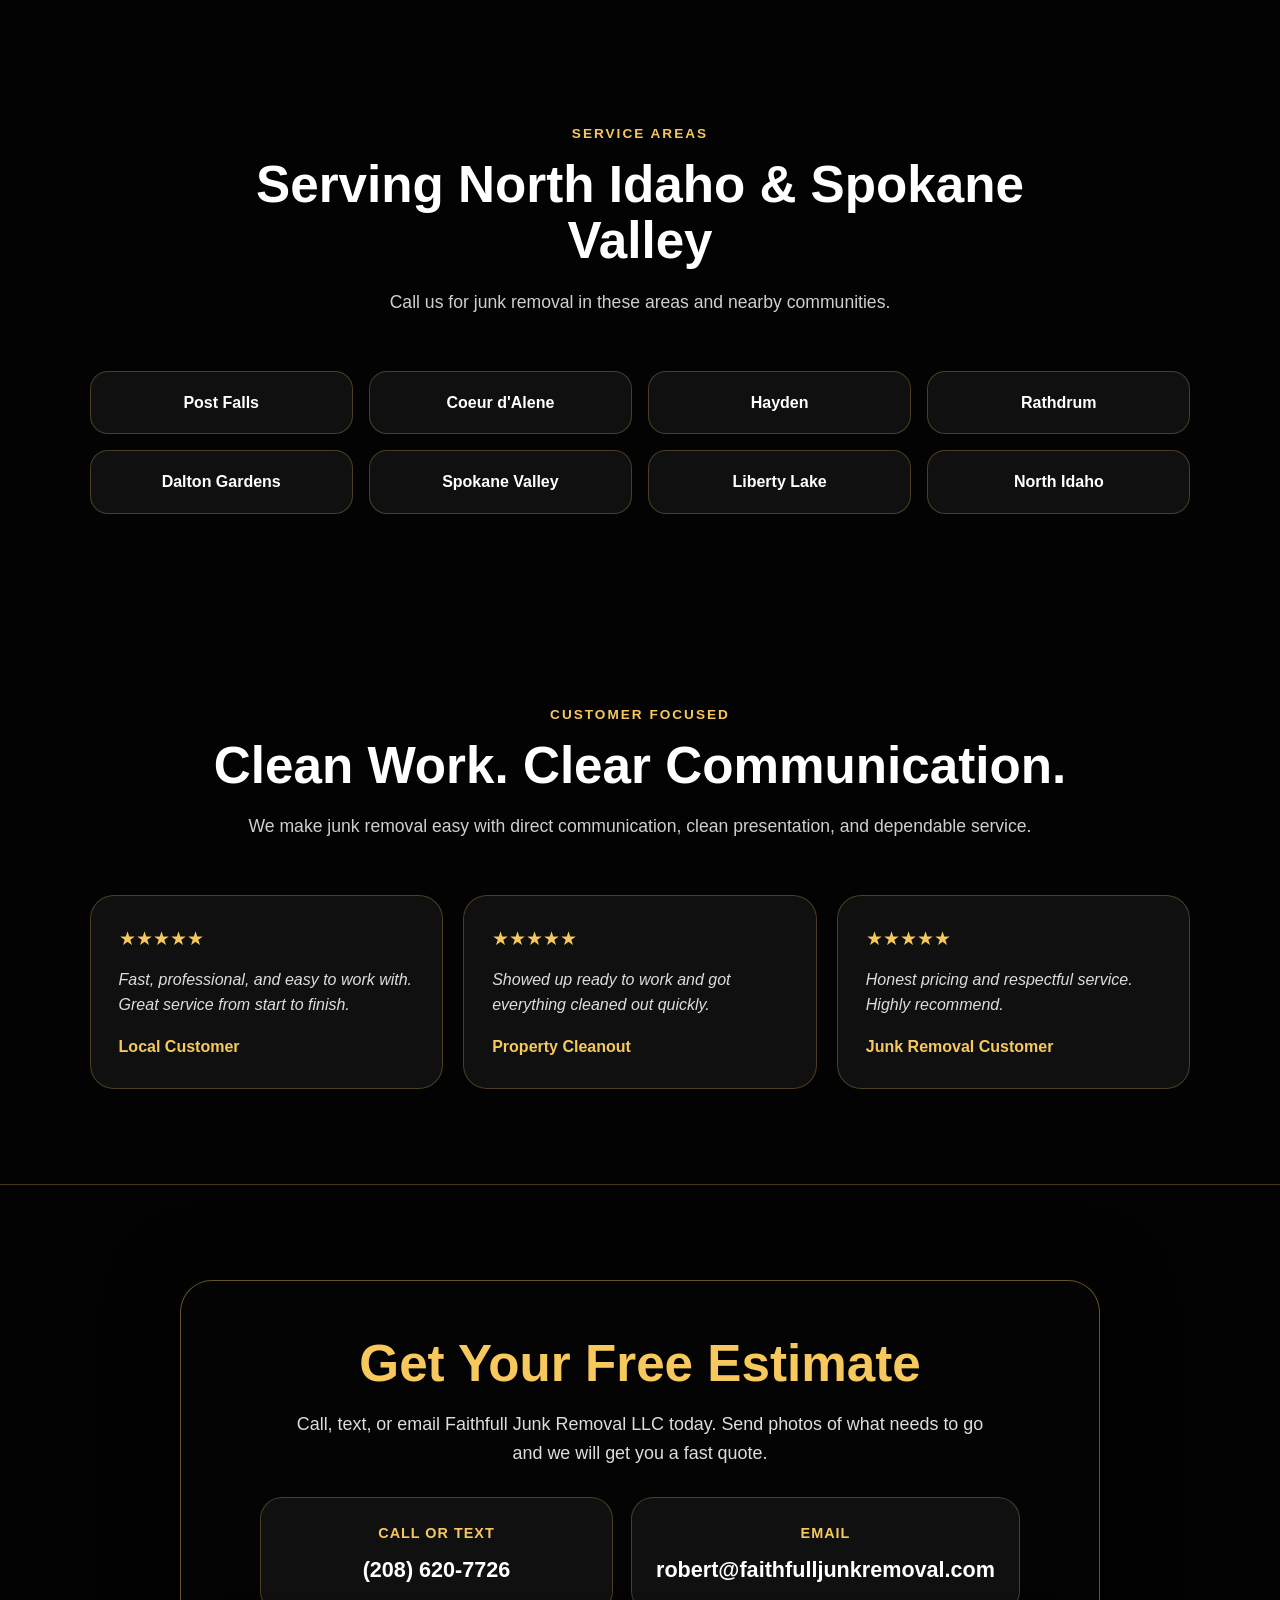
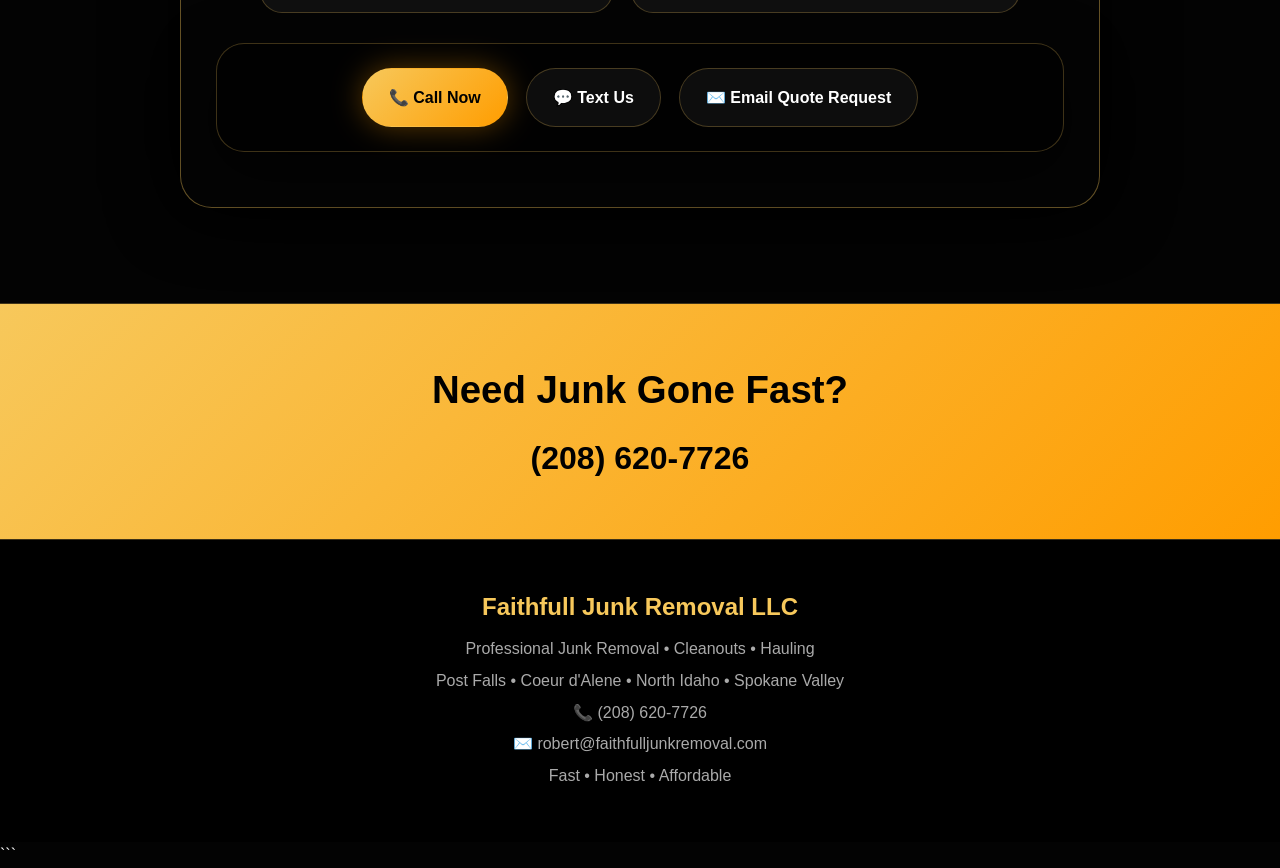
==== commit 13cf80cf: "Update index.html" ====
--- a/index.html
+++ b/index.html
@@ -332,7 +332,7 @@
 position:relative;
 background:
 linear-gradient(rgba(0,0,0,.86),rgba(0,0,0,.94)),
-url("logo-cover.png");
+url("mountain-cross-hero.png")
 background-size:cover;
 background-position:center;
 border-top:1px solid var(--border);
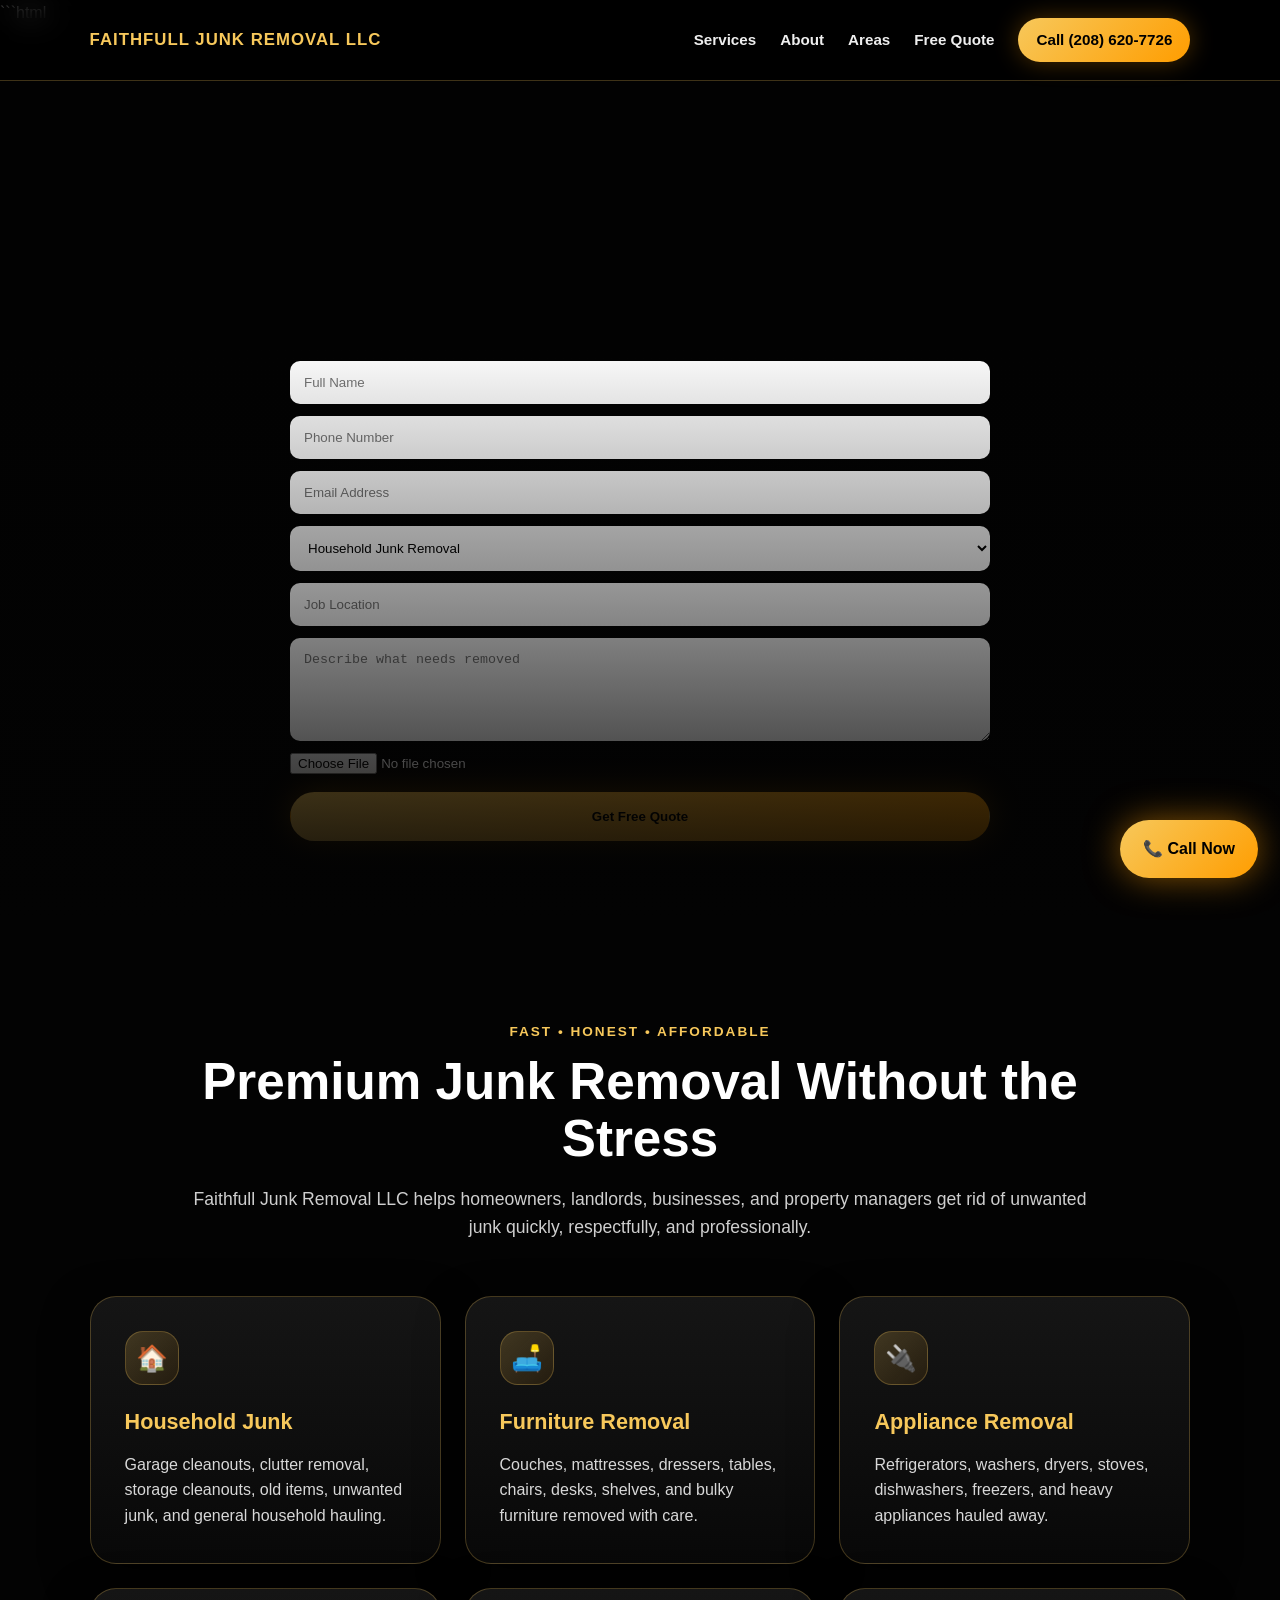
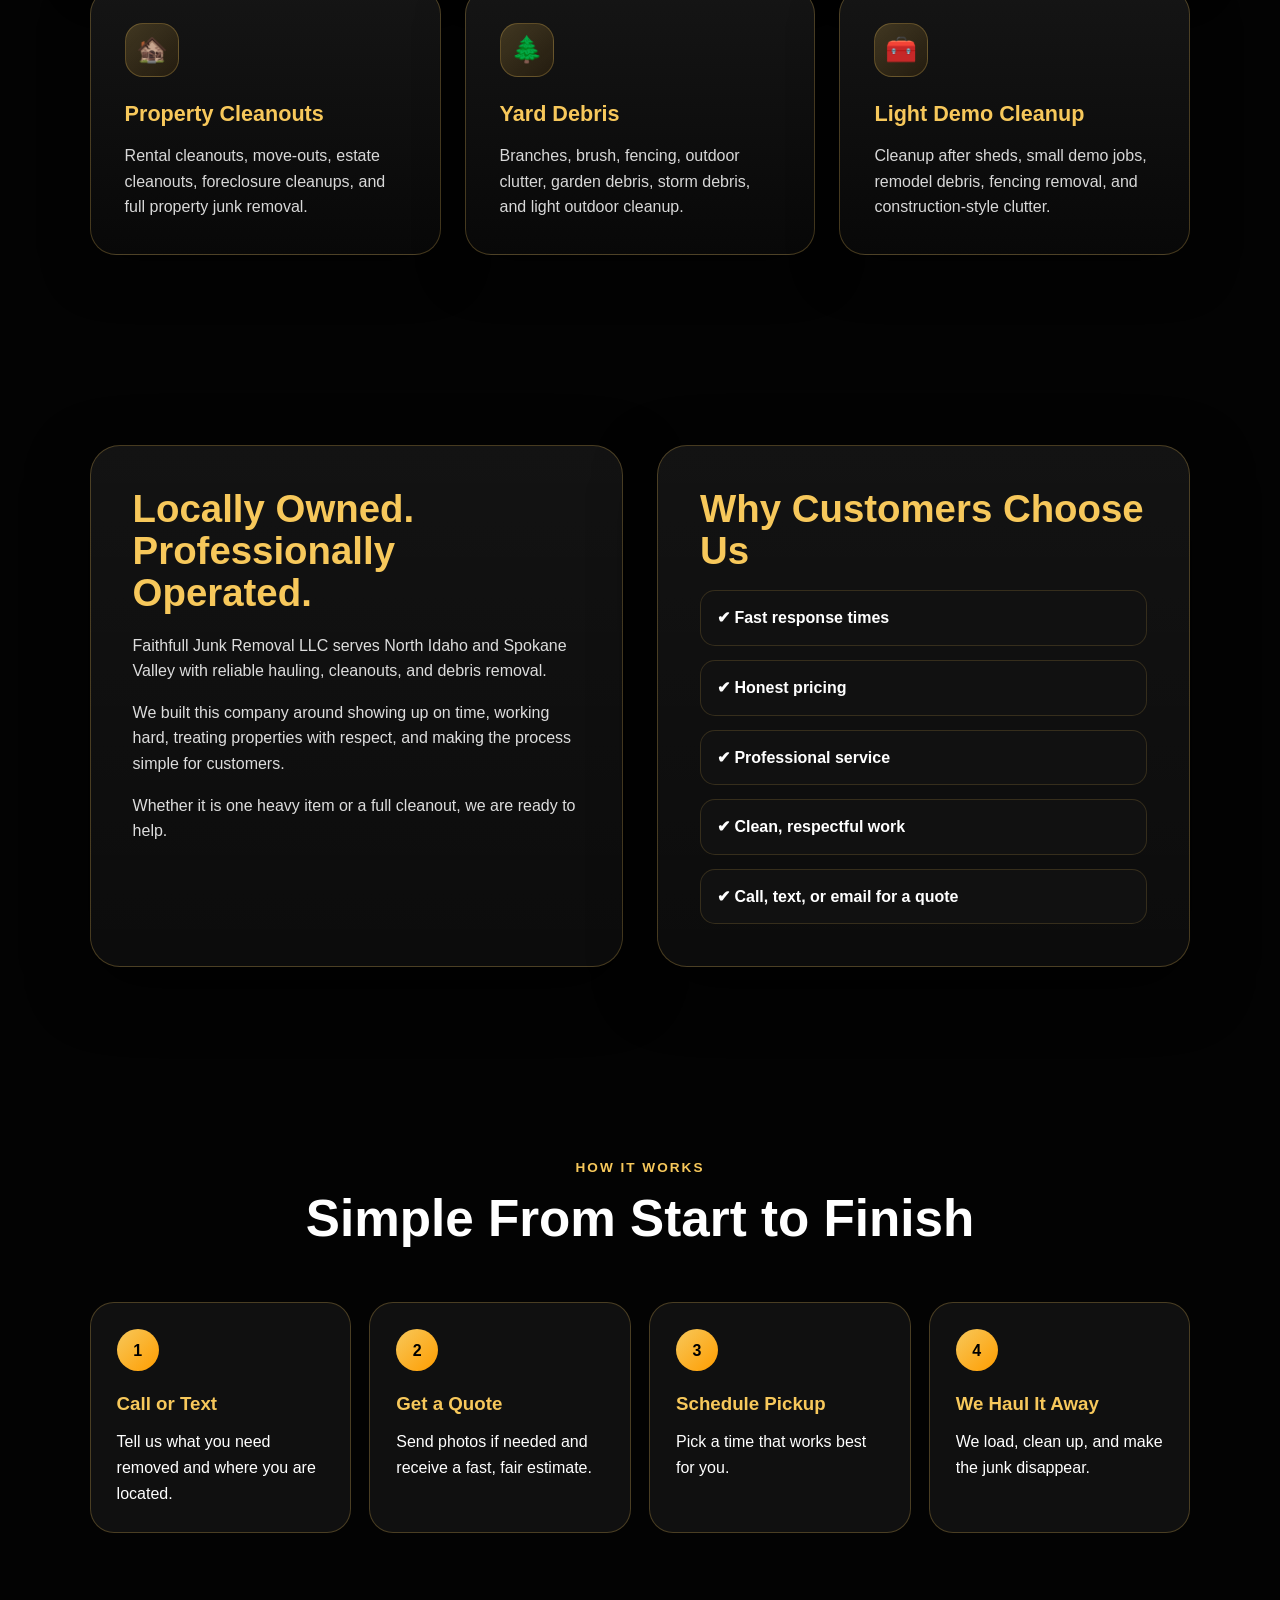
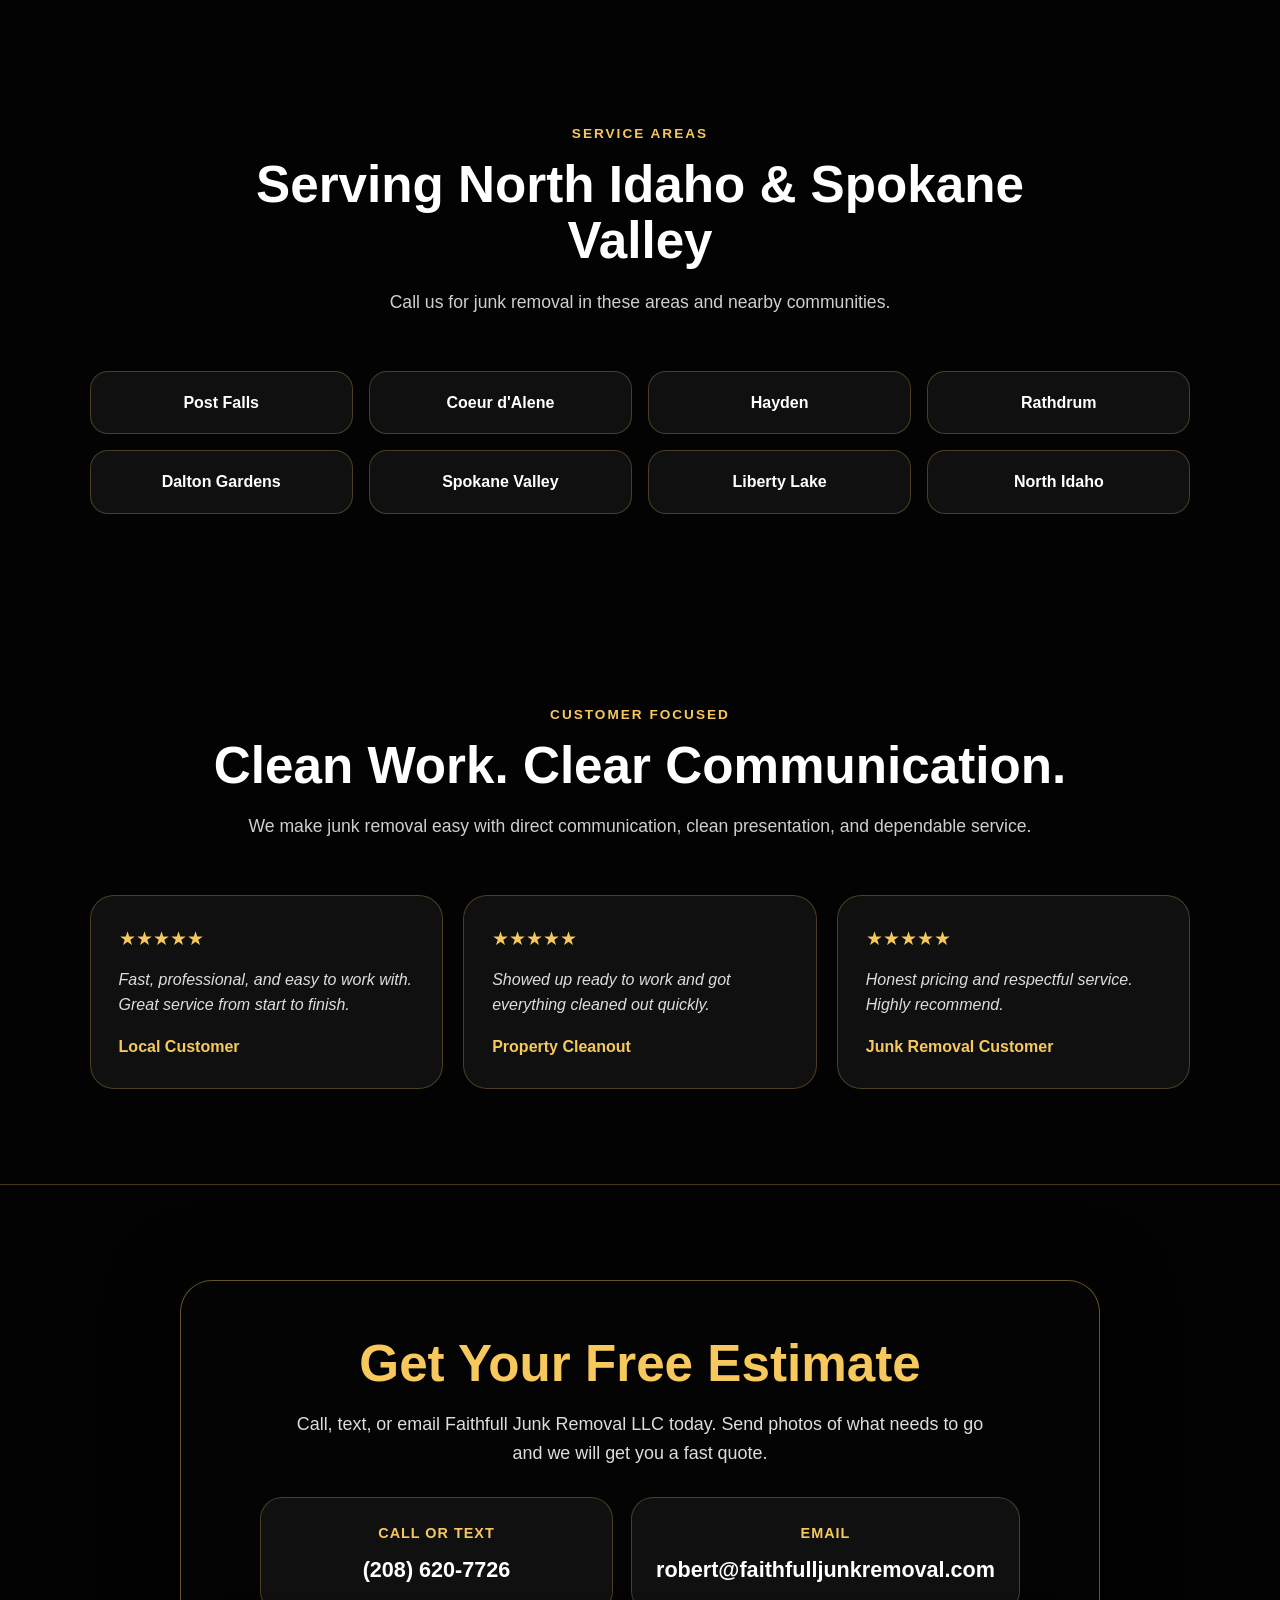
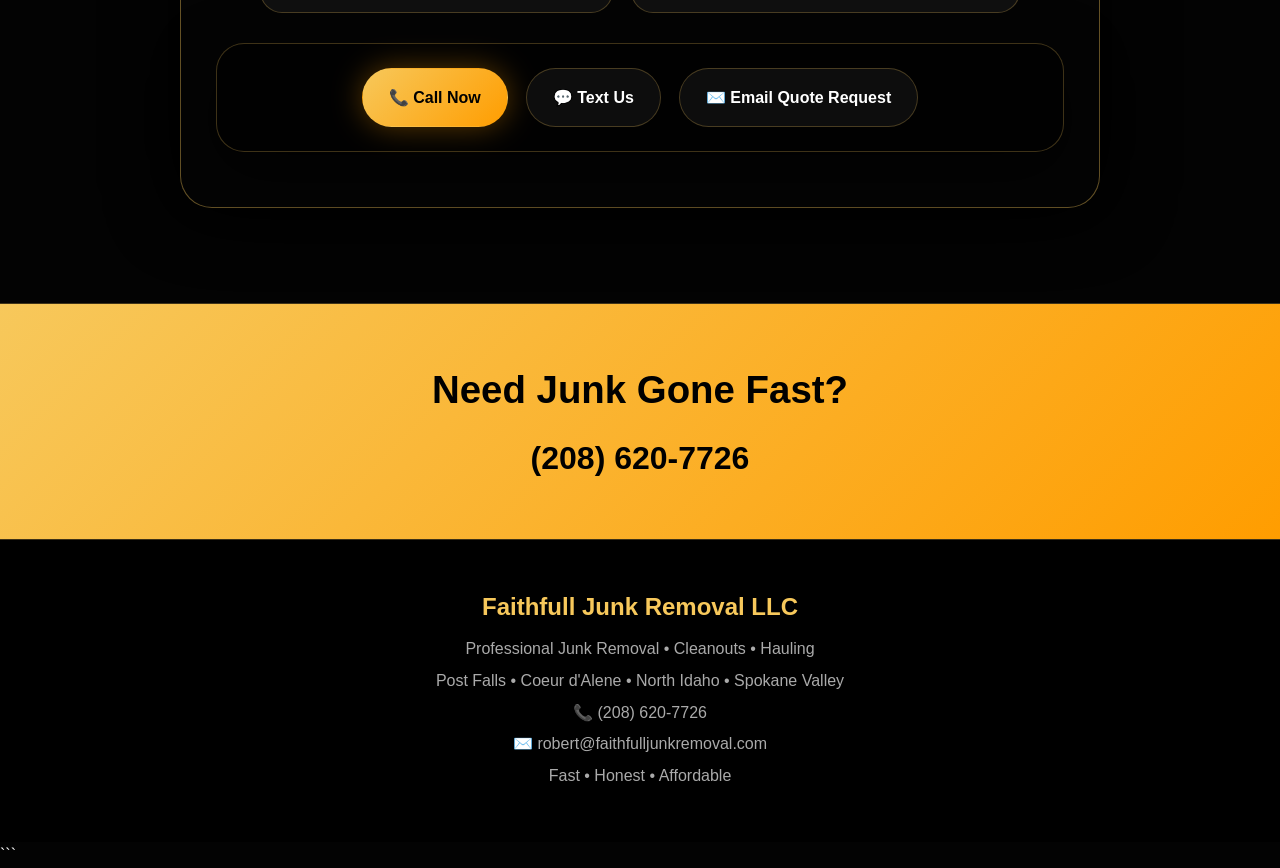
==== commit a0862ee9: "Update index.html" ====
--- a/index.html
+++ b/index.html
@@ -106,7 +106,7 @@
 rgba(0,0,0,.25) 35%,
 rgba(0,0,0,.85) 85%),
 linear-gradient(rgba(0,0,0,.45), rgba(0,0,0,.65)),
-url("logo-cover.png");
+url("mountain-cross-hero.png")
 background-size:contain;
 background-position:center;
 background-repeat:no-repeat;
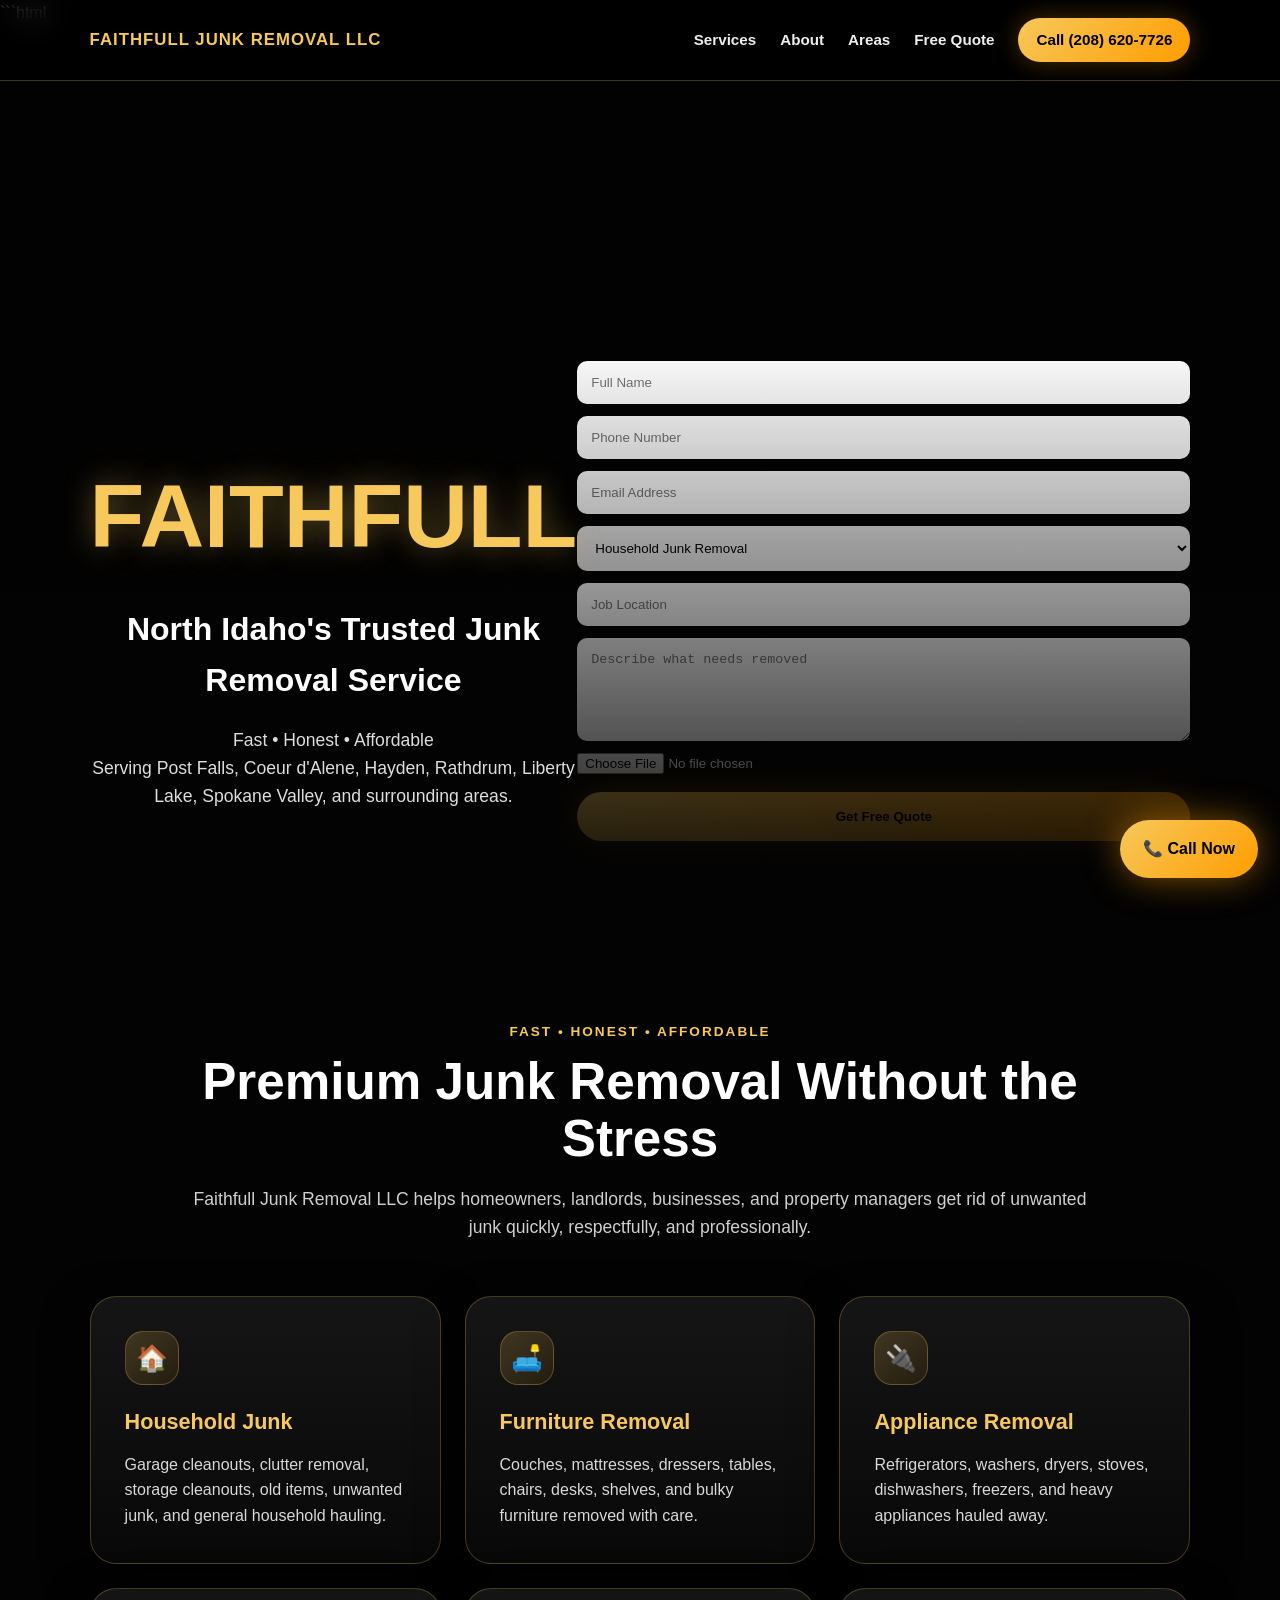
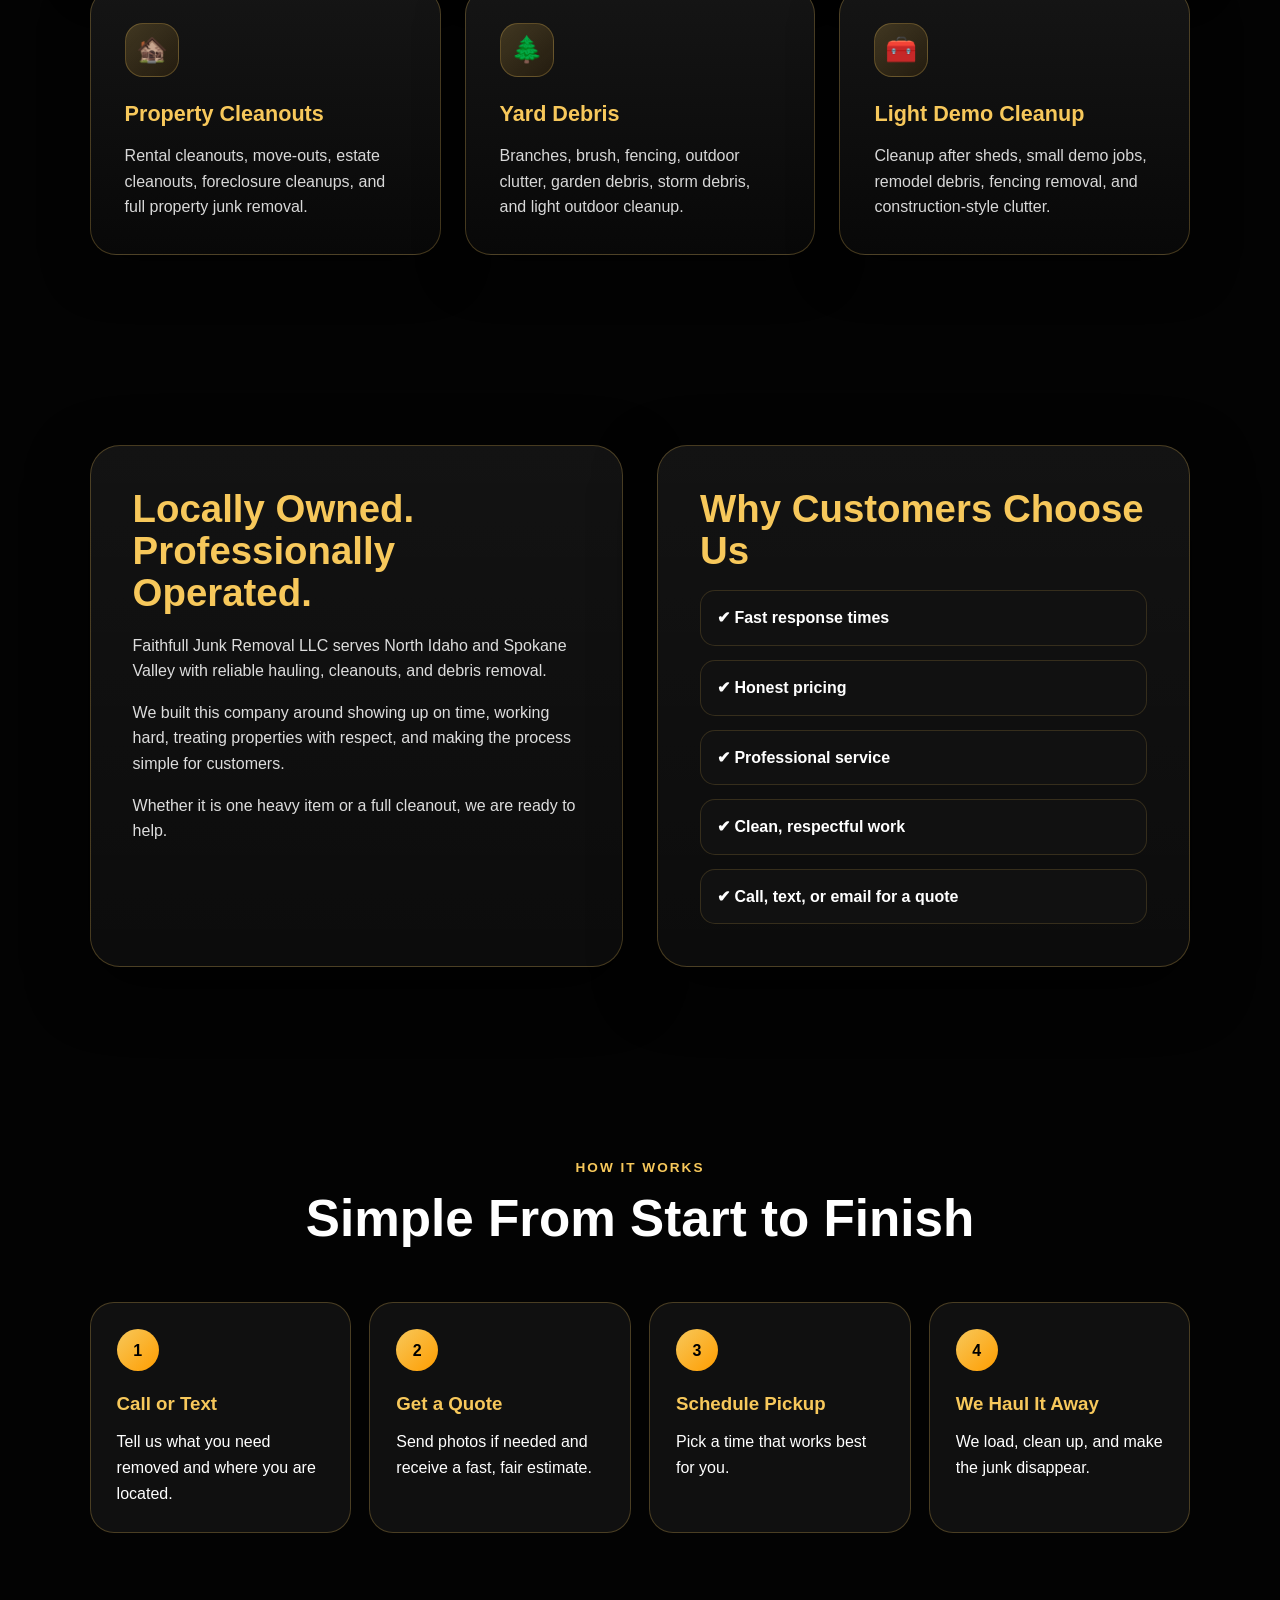
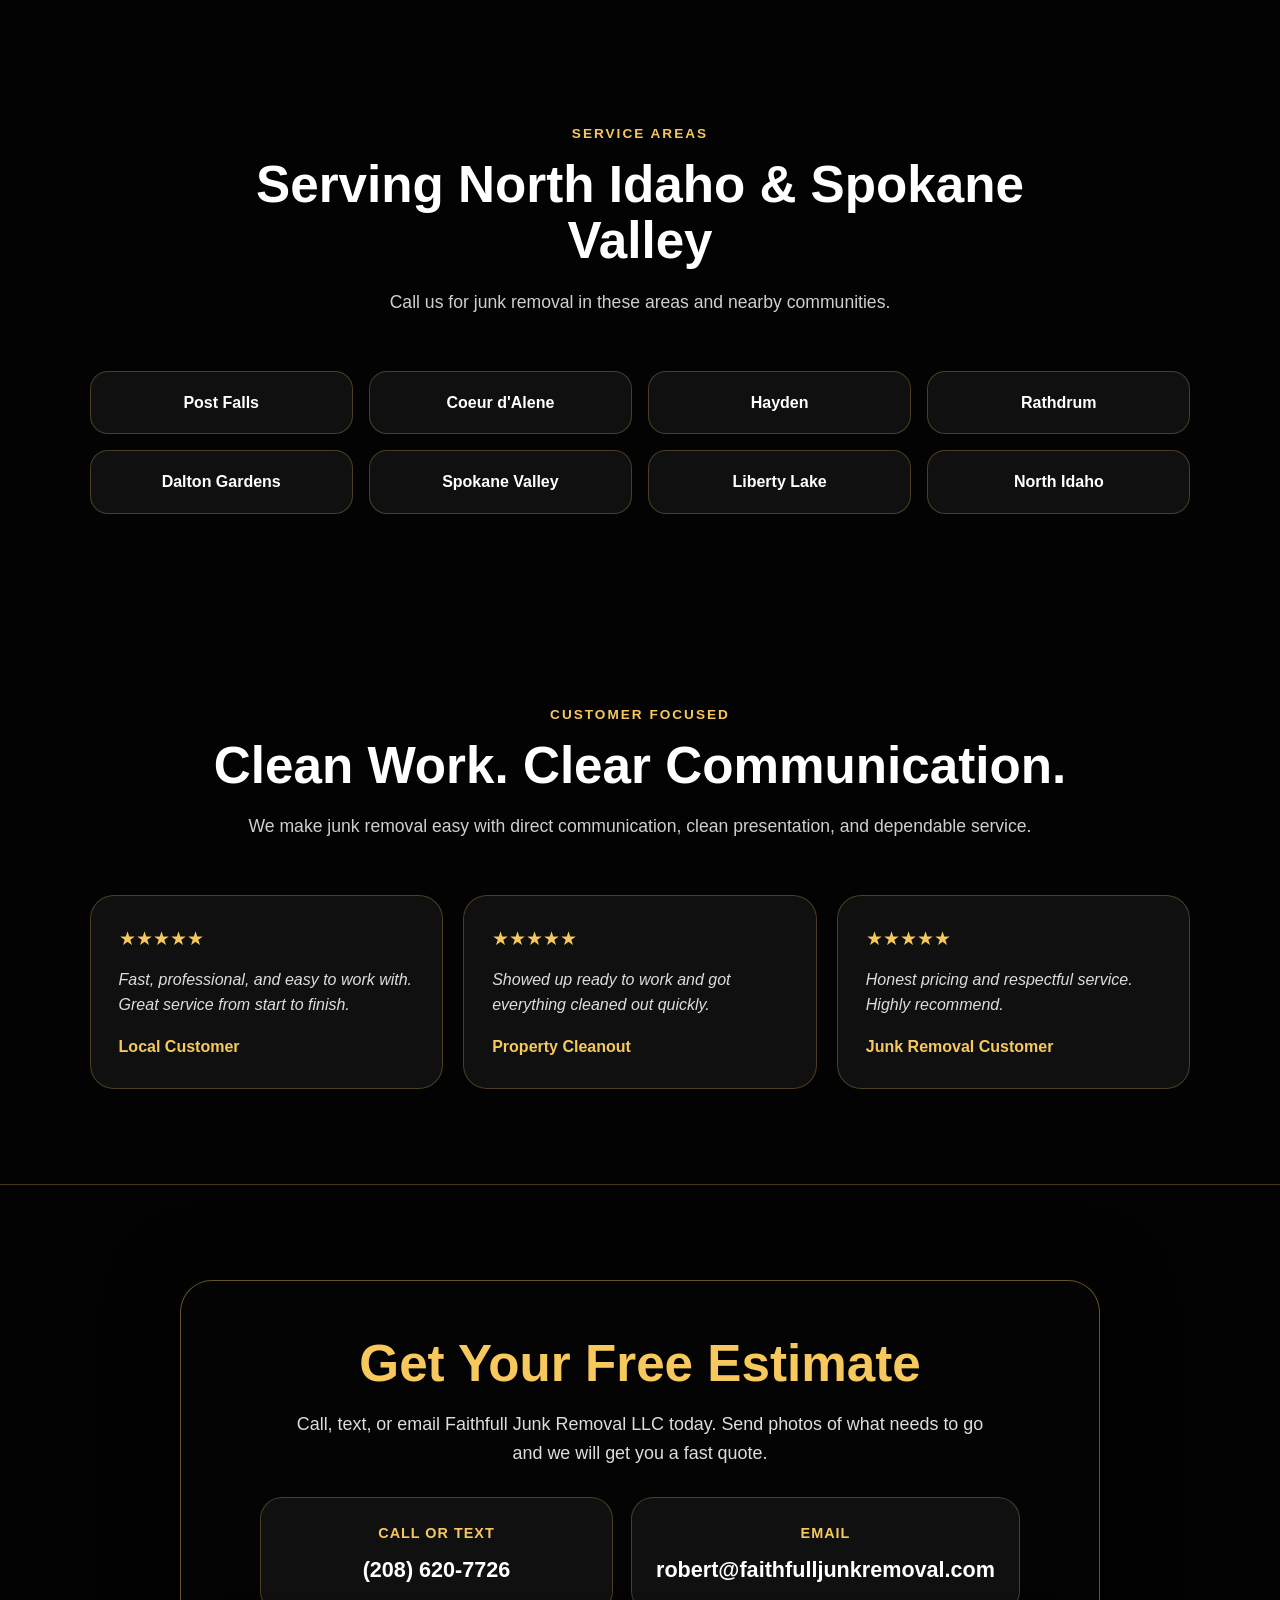
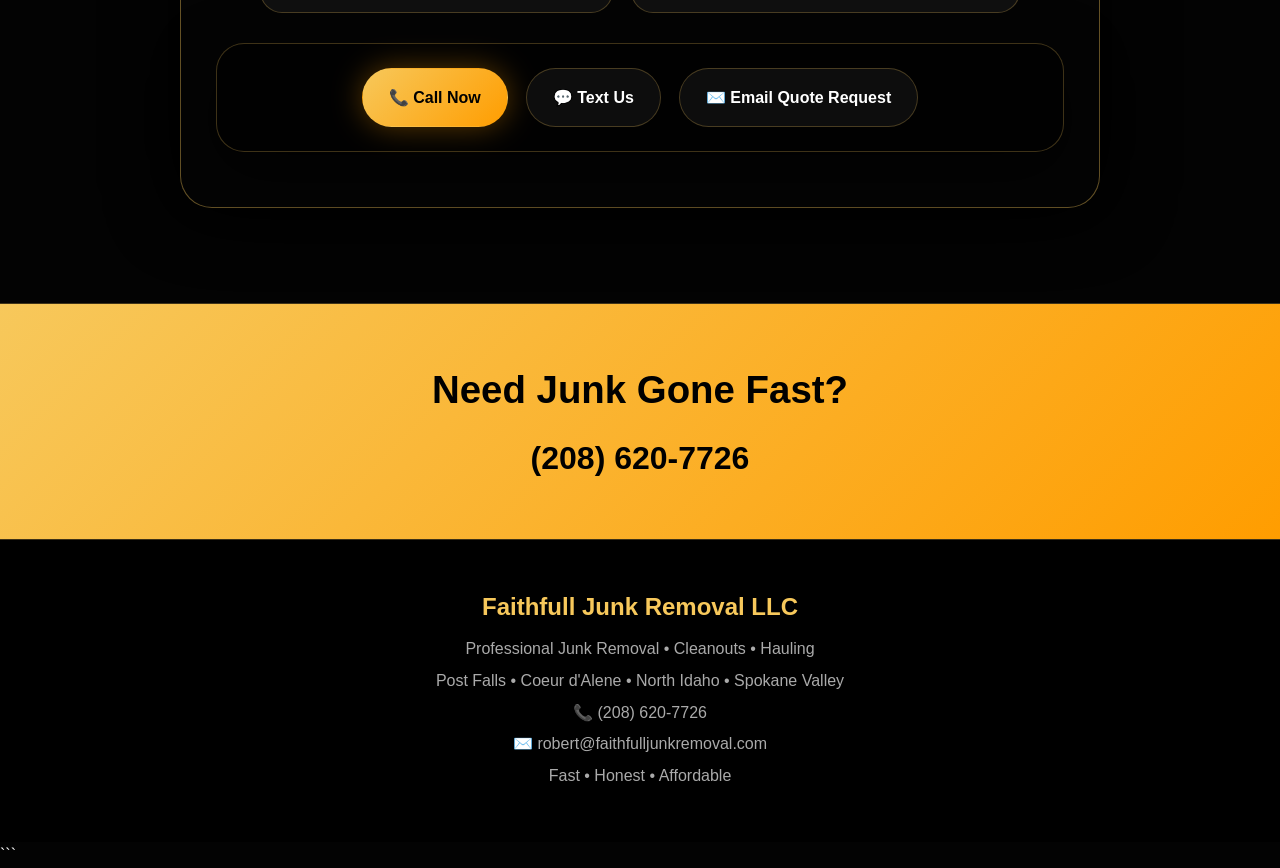
==== commit d734364c: "Update index.html" ====
--- a/index.html
+++ b/index.html
@@ -551,6 +551,22 @@
 </nav>
 
 <header class="hero">
+<div style="position:relative;z-index:5;text-align:center;width:100%;padding:40px 0 20px;">
+
+<h1 style="font-size:clamp(3rem,7vw,6rem);color:#f7c85b;font-weight:900;margin-bottom:15px;text-shadow:0 0 30px rgba(247,200,91,.4);">
+FAITHFULL
+</h1>
+
+<h2 style="font-size:clamp(1.3rem,3vw,2rem);margin-bottom:20px;">
+North Idaho's Trusted Junk Removal Service
+</h2>
+
+<p style="max-width:800px;margin:auto;font-size:1.1rem;color:#ddd;margin-bottom:40px;">
+Fast • Honest • Affordable<br>
+Serving Post Falls, Coeur d'Alene, Hayden, Rathdrum, Liberty Lake, Spokane Valley, and surrounding areas.
+</p>
+
+</div>
 <form
 action="https://formspree.io/f/xrevpkzb"
 method="POST"
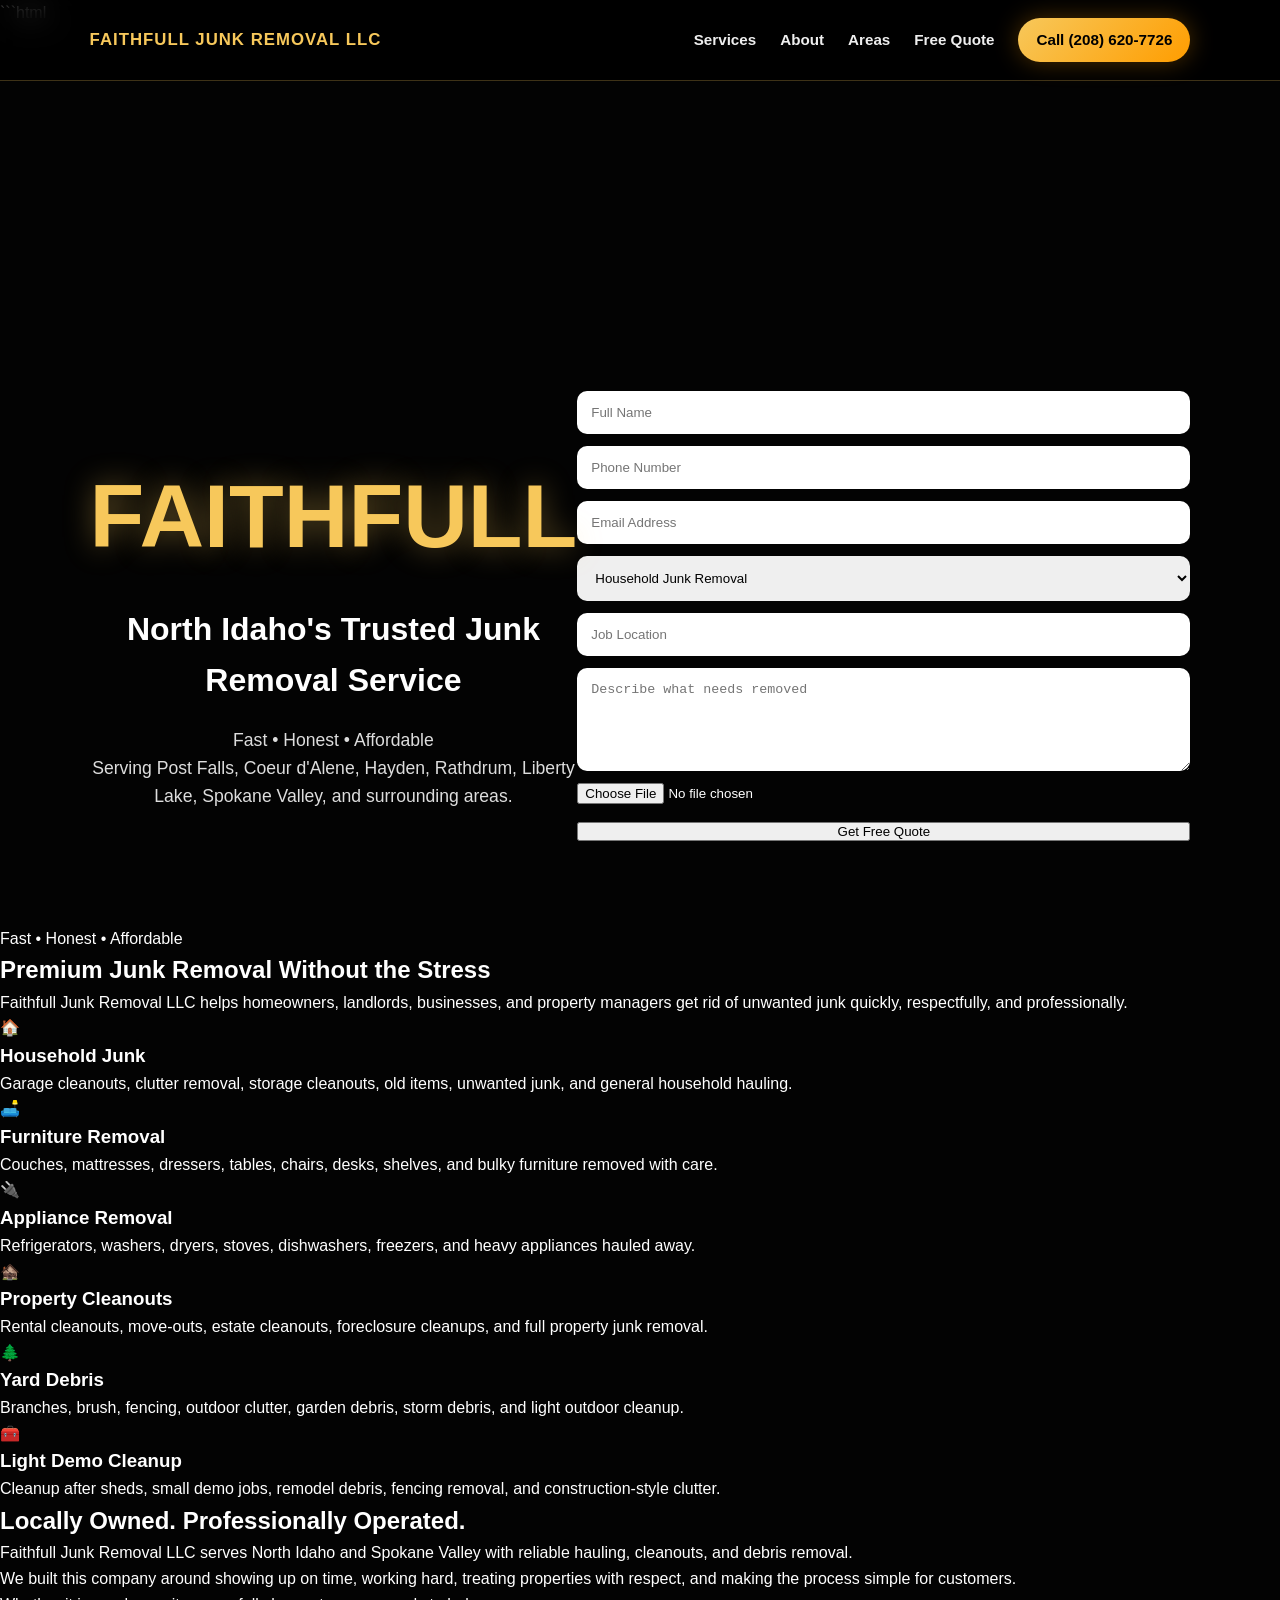
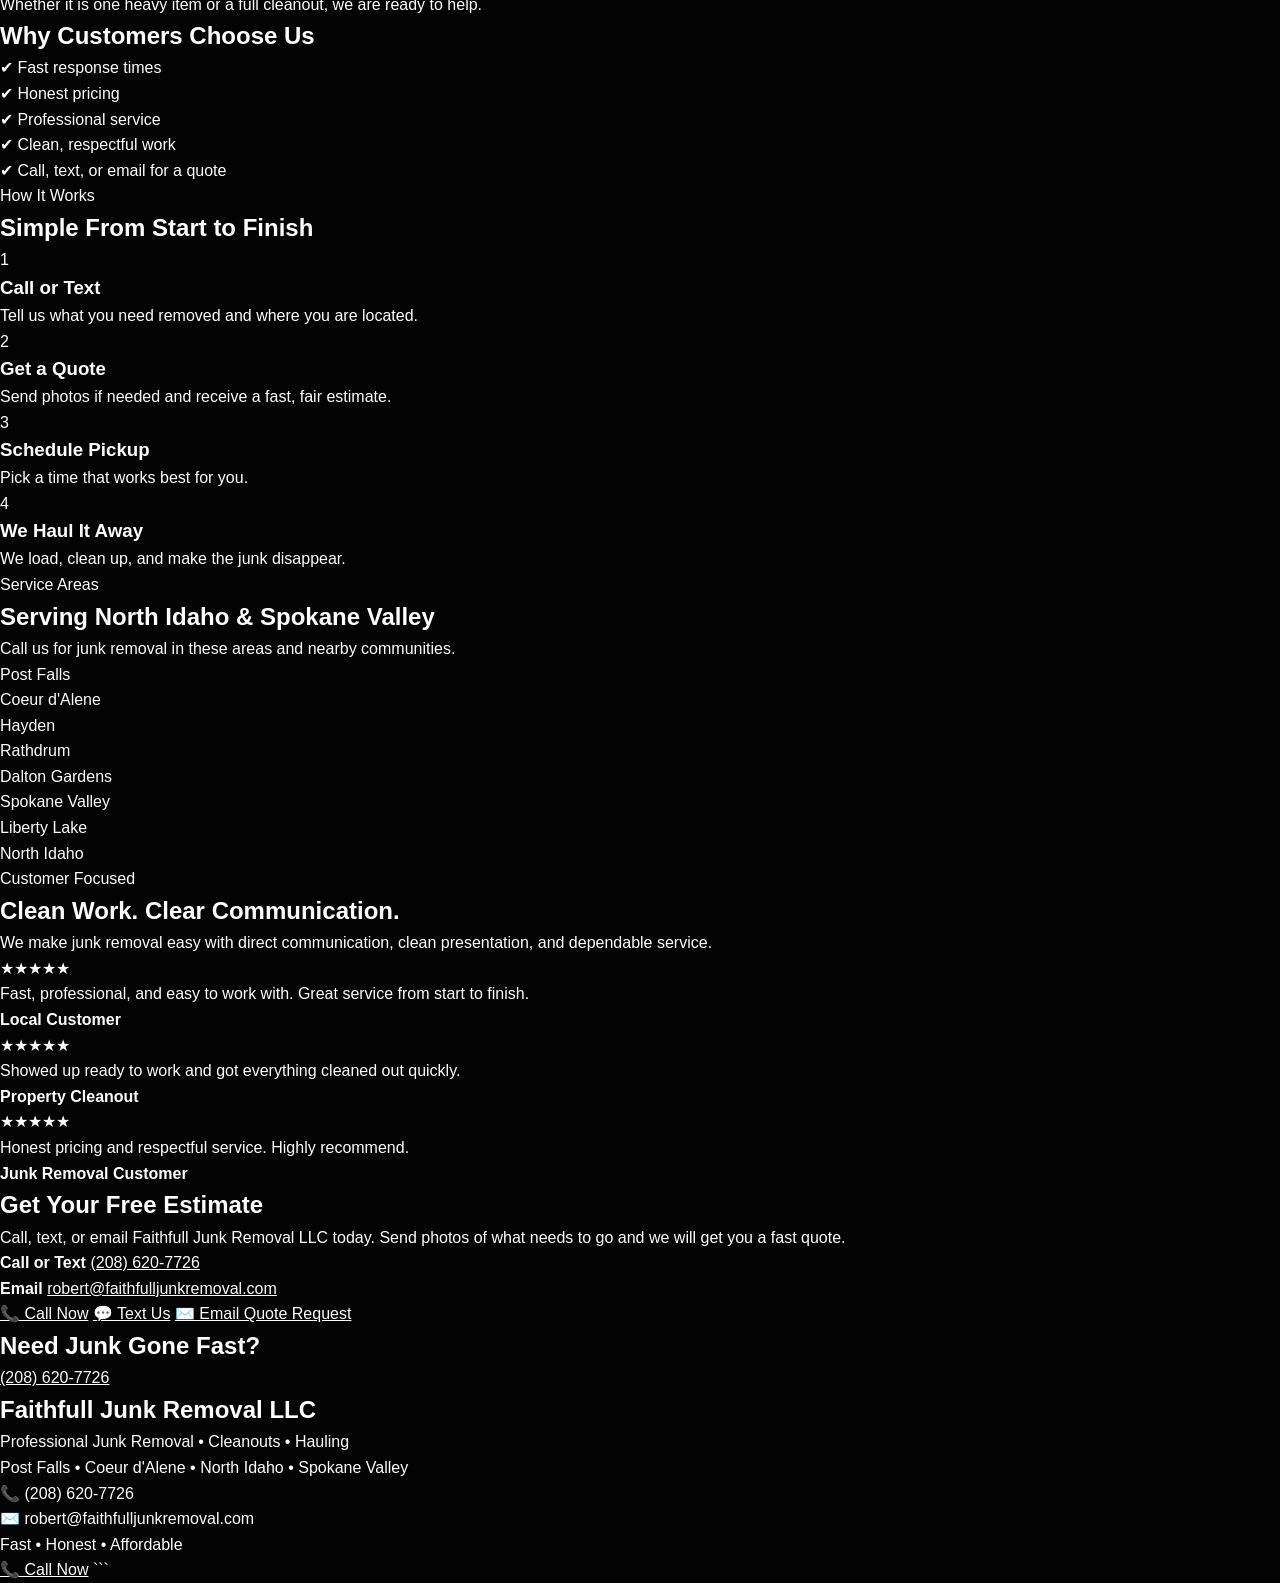
==== commit a55a4517: "Update index.html" ====
--- a/index.html
+++ b/index.html
@@ -105,9 +105,9 @@
 rgba(247,200,91,.10),
 rgba(0,0,0,.25) 35%,
 rgba(0,0,0,.85) 85%),
-linear-gradient(rgba(0,0,0,.45), rgba(0,0,0,.65)),
+linear-gradient(rgba(0,0,0,.15), rgba(0,0,0,.35)
 url("mountain-cross-hero.png")
-background-size:contain;
+background-size:cover;
 background-position:center;
 background-repeat:no-repeat;
 background-color:#020202;
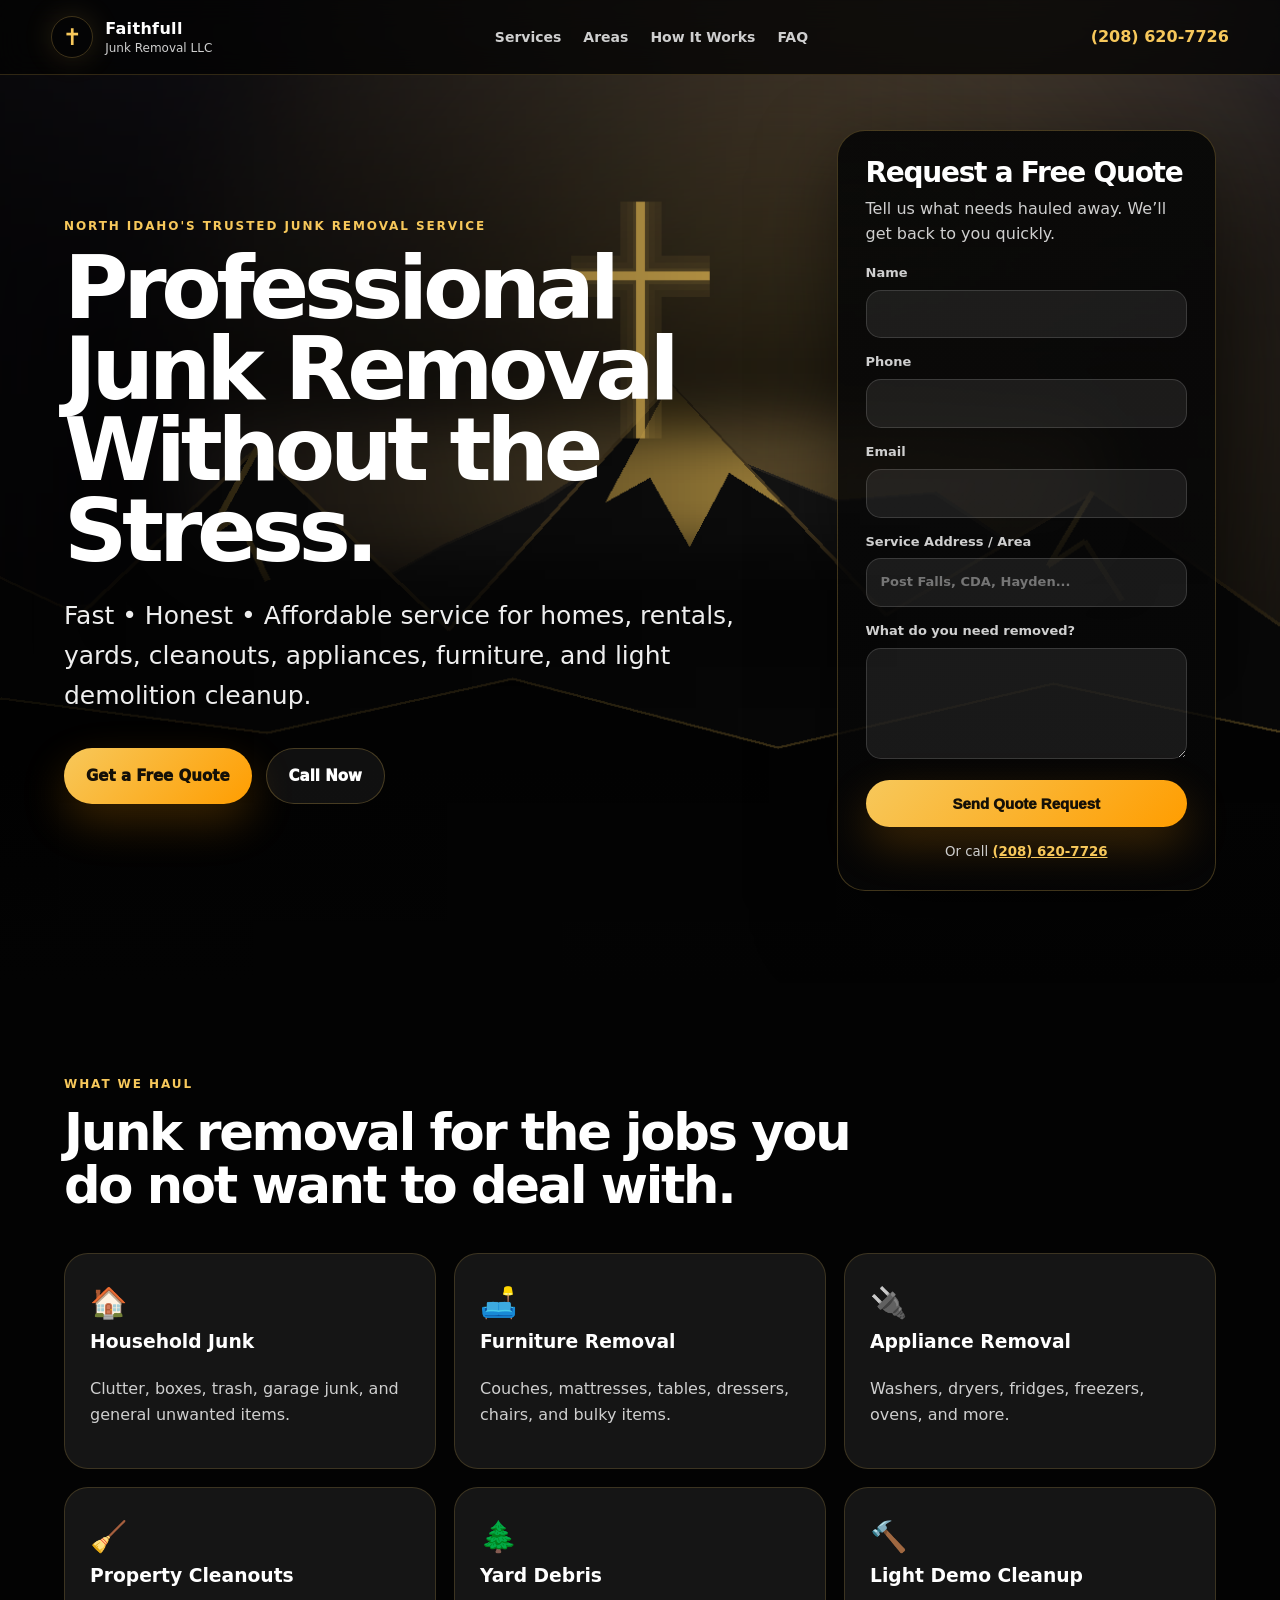
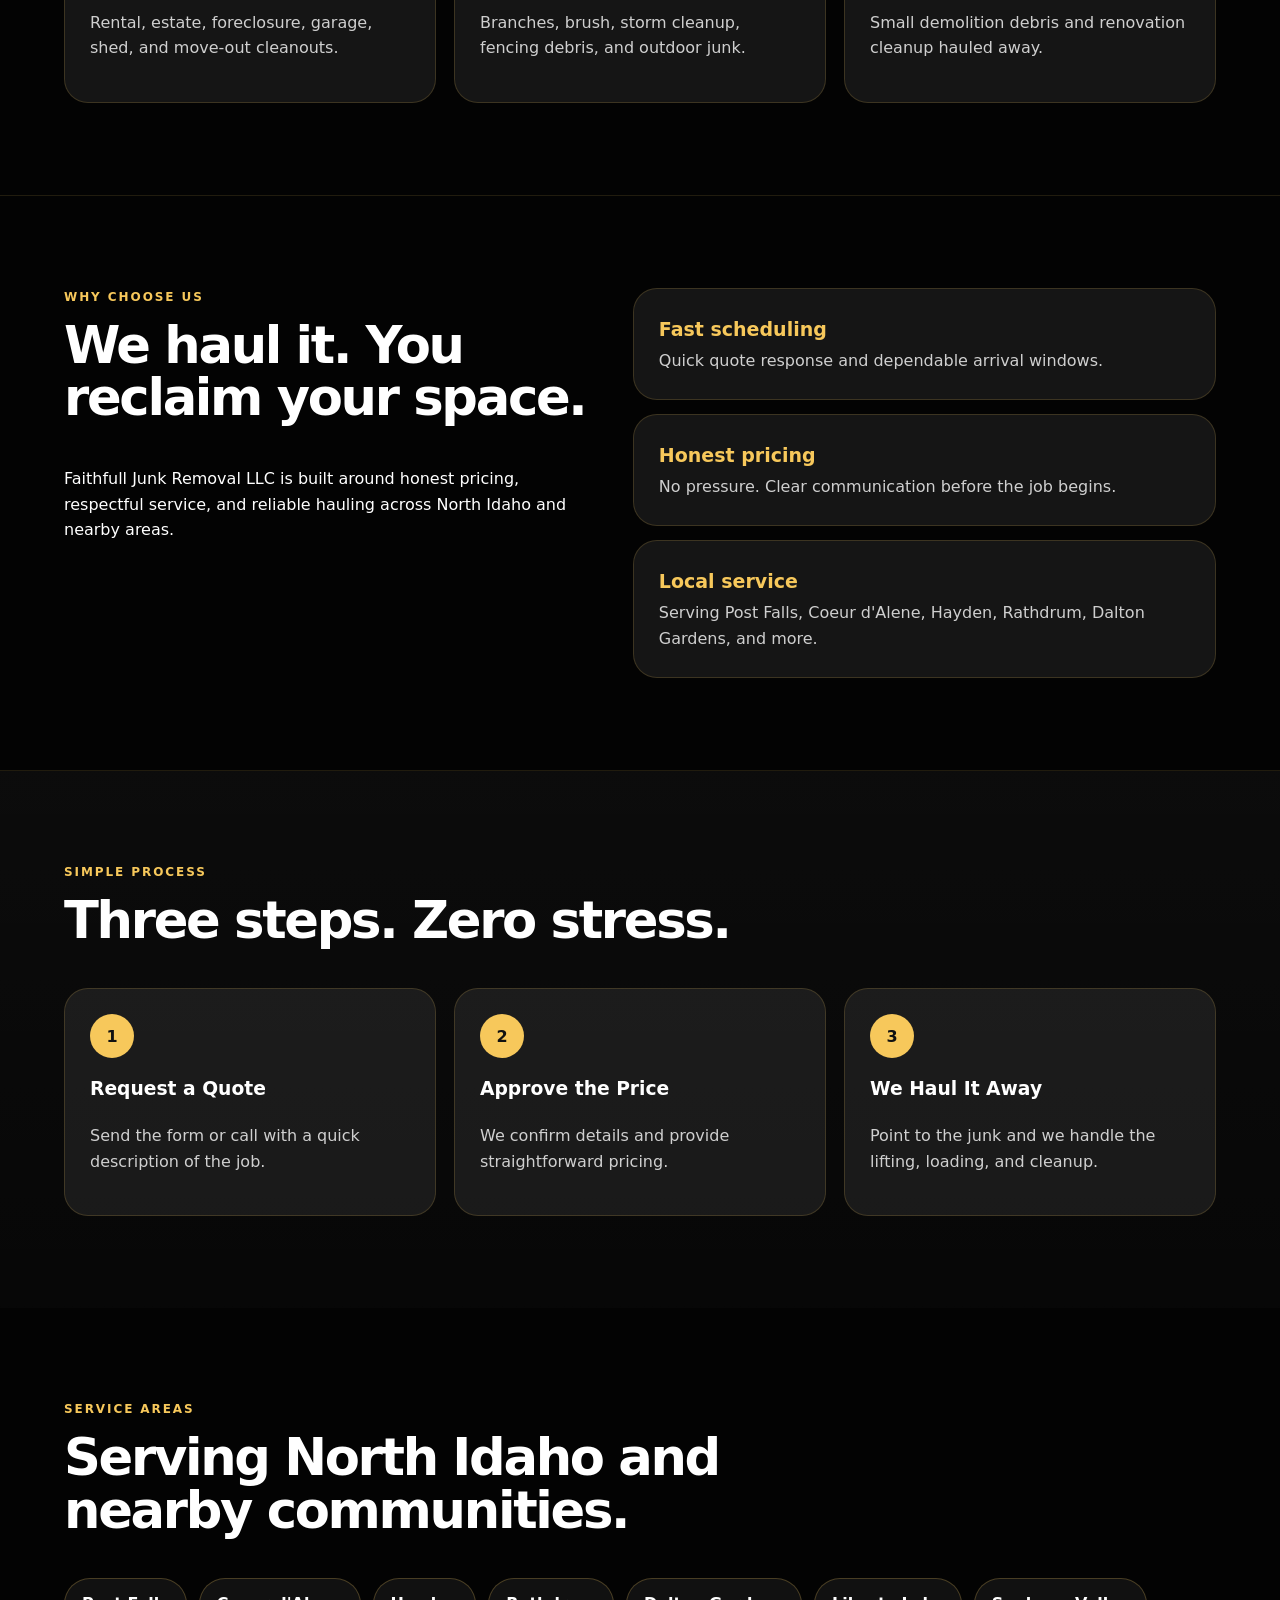
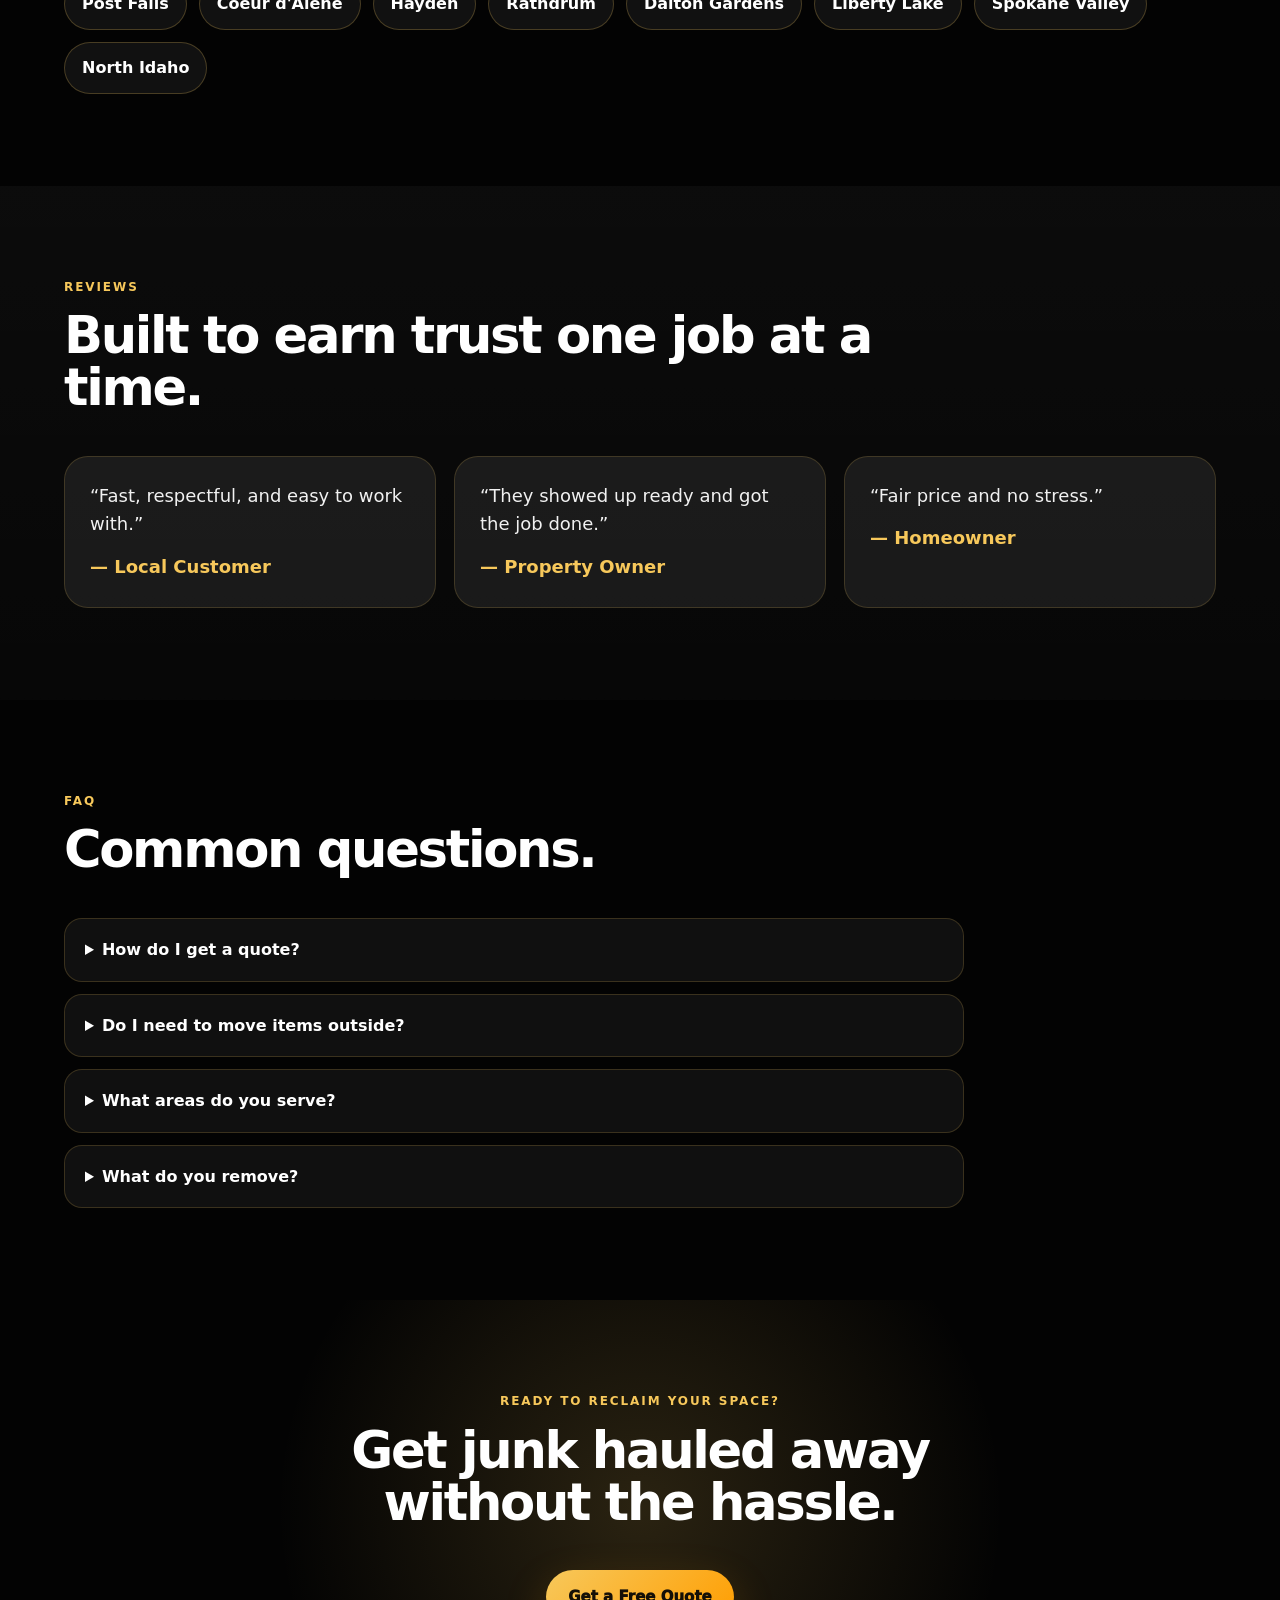
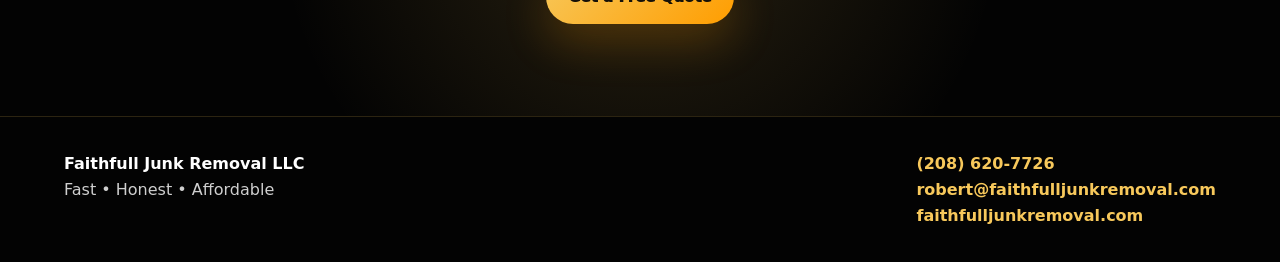
==== commit da0b1e56: "Website V2 Launch" ====
--- a/index.html
+++ b/index.html
@@ -1,850 +1,160 @@
-```html
-<!DOCTYPE html>
+<!doctype html>
 <html lang="en">
 <head>
-<meta charset="UTF-8">
-<meta name="viewport" content="width=device-width, initial-scale=1.0">
+  <meta charset="utf-8" />
+  <meta name="viewport" content="width=device-width, initial-scale=1" />
+  <title>Faithfull Junk Removal LLC | North Idaho Junk Removal</title>
+  <meta name="description" content="Fast, honest, affordable junk removal in Post Falls, Coeur d'Alene, Hayden, Rathdrum, Dalton Gardens, Liberty Lake, Spokane Valley, and North Idaho." />
+  <meta name="theme-color" content="#030303" />
+  <link rel="canonical" href="https://faithfulljunkremoval.com/" />
+  <meta property="og:title" content="Faithfull Junk Removal LLC" />
+  <meta property="og:description" content="Professional junk removal without the stress. We haul it. You reclaim your space." />
+  <meta property="og:image" content="mountain-cross-hero.png" />
+  <meta property="og:type" content="website" />
+  <link rel="preload" href="mountain-cross-hero.png" as="image" />
+  <link rel="stylesheet" href="styles.css" />
+</head>
+<body>
+  <header class="site-header">
+    <a class="brand" href="#home" aria-label="Faithfull Junk Removal home">
+      <span class="brand-mark">✝</span>
+      <span><strong>Faithfull</strong><small>Junk Removal LLC</small></span>
+    </a>
+    <nav class="nav" aria-label="Primary navigation">
+      <a href="#services">Services</a>
+      <a href="#areas">Areas</a>
+      <a href="#process">How It Works</a>
+      <a href="#faq">FAQ</a>
+    </nav>
+    <a class="phone" href="tel:+12086207726">(208) 620-7726</a>
+  </header>
 
-<title>Faithfull Junk Removal LLC | Junk Removal in Post Falls & Coeur d'Alene</title>
+  <main id="home">
+    <section class="hero">
+      <div class="hero-bg" role="img" aria-label="North Idaho mountain scene with gold cross"></div>
+      <div class="hero-content section-pad">
+        <div class="hero-copy">
+          <p class="eyebrow">North Idaho's Trusted Junk Removal Service</p>
+          <h1>Professional Junk Removal Without the Stress.</h1>
+          <p class="lead">Fast • Honest • Affordable service for homes, rentals, yards, cleanouts, appliances, furniture, and light demolition cleanup.</p>
+          <div class="hero-actions">
+            <a class="btn primary" href="#quote">Get a Free Quote</a>
+            <a class="btn ghost" href="tel:+12086207726">Call Now</a>
+          </div>
+        </div>
 
-<meta name="description" content="Faithfull Junk Removal LLC provides professional junk removal, cleanouts, appliance removal, furniture removal, hauling, and debris removal throughout North Idaho and Spokane Valley.">
+        <form id="quote" class="quote-card" action="https://formspree.io/f/xrevpkzb" method="POST">
+          <h2>Request a Free Quote</h2>
+          <p>Tell us what needs hauled away. We’ll get back to you quickly.</p>
+          <label>Name<input required name="name" autocomplete="name" /></label>
+          <label>Phone<input required name="phone" autocomplete="tel" /></label>
+          <label>Email<input type="email" name="email" autocomplete="email" /></label>
+          <label>Service Address / Area<input name="service_area" placeholder="Post Falls, CDA, Hayden..." /></label>
+          <label>What do you need removed?<textarea required name="message" rows="4"></textarea></label>
+          <input type="hidden" name="_subject" value="New Faithfull Junk Removal Quote Request" />
+          <button class="btn primary full" type="submit">Send Quote Request</button>
+          <small>Or call <a href="tel:+12086207726">(208) 620-7726</a></small>
+        </form>
+      </div>
+    </section>
 
-<style>
-:root{
---black:#030303;
---dark:#0b0b0b;
---card:#111111;
---gold:#f7c85b;
---gold2:#ff9d00;
---white:#ffffff;
---muted:#cfcfcf;
---border:rgba(247,200,91,.25);
---shadow:0 20px 60px rgba(0,0,0,.7);
-}
+    <section id="services" class="section-pad">
+      <div class="section-head">
+        <p class="eyebrow">What We Haul</p>
+        <h2>Junk removal for the jobs you do not want to deal with.</h2>
+      </div>
+      <div class="grid services-grid">
+        <article><span>🏠</span><h3>Household Junk</h3><p>Clutter, boxes, trash, garage junk, and general unwanted items.</p></article>
+        <article><span>🛋️</span><h3>Furniture Removal</h3><p>Couches, mattresses, tables, dressers, chairs, and bulky items.</p></article>
+        <article><span>🔌</span><h3>Appliance Removal</h3><p>Washers, dryers, fridges, freezers, ovens, and more.</p></article>
+        <article><span>🧹</span><h3>Property Cleanouts</h3><p>Rental, estate, foreclosure, garage, shed, and move-out cleanouts.</p></article>
+        <article><span>🌲</span><h3>Yard Debris</h3><p>Branches, brush, storm cleanup, fencing debris, and outdoor junk.</p></article>
+        <article><span>🔨</span><h3>Light Demo Cleanup</h3><p>Small demolition debris and renovation cleanup hauled away.</p></article>
+      </div>
+    </section>
 
-*{
-margin:0;
-padding:0;
-box-sizing:border-box;
-}
+    <section class="split section-pad">
+      <div>
+        <p class="eyebrow">Why Choose Us</p>
+        <h2>We haul it. You reclaim your space.</h2>
+        <p>Faithfull Junk Removal LLC is built around honest pricing, respectful service, and reliable hauling across North Idaho and nearby areas.</p>
+      </div>
+      <div class="feature-list">
+        <div><strong>Fast scheduling</strong><span>Quick quote response and dependable arrival windows.</span></div>
+        <div><strong>Honest pricing</strong><span>No pressure. Clear communication before the job begins.</span></div>
+        <div><strong>Local service</strong><span>Serving Post Falls, Coeur d'Alene, Hayden, Rathdrum, Dalton Gardens, and more.</span></div>
+      </div>
+    </section>
 
-html{
-scroll-behavior:smooth;
-}
+    <section id="process" class="section-pad alt">
+      <div class="section-head">
+        <p class="eyebrow">Simple Process</p>
+        <h2>Three steps. Zero stress.</h2>
+      </div>
+      <div class="steps">
+        <article><b>1</b><h3>Request a Quote</h3><p>Send the form or call with a quick description of the job.</p></article>
+        <article><b>2</b><h3>Approve the Price</h3><p>We confirm details and provide straightforward pricing.</p></article>
+        <article><b>3</b><h3>We Haul It Away</h3><p>Point to the junk and we handle the lifting, loading, and cleanup.</p></article>
+      </div>
+    </section>
 
-body{
-font-family:Arial,Helvetica,sans-serif;
-background:var(--black);
-color:var(--white);
-line-height:1.6;
-overflow-x:hidden;
-}
+    <section id="areas" class="section-pad">
+      <div class="section-head">
+        <p class="eyebrow">Service Areas</p>
+        <h2>Serving North Idaho and nearby communities.</h2>
+      </div>
+      <div class="areas">
+        <span>Post Falls</span><span>Coeur d'Alene</span><span>Hayden</span><span>Rathdrum</span>
+        <span>Dalton Gardens</span><span>Liberty Lake</span><span>Spokane Valley</span><span>North Idaho</span>
+      </div>
+    </section>
 
-a{
-color:inherit;
-}
+    <section class="reviews section-pad alt">
+      <div class="section-head">
+        <p class="eyebrow">Reviews</p>
+        <h2>Built to earn trust one job at a time.</h2>
+      </div>
+      <div class="grid review-grid">
+        <blockquote>“Fast, respectful, and easy to work with.”<cite>— Local Customer</cite></blockquote>
+        <blockquote>“They showed up ready and got the job done.”<cite>— Property Owner</cite></blockquote>
+        <blockquote>“Fair price and no stress.”<cite>— Homeowner</cite></blockquote>
+      </div>
+    </section>
 
-.nav{
-position:fixed;
-top:0;
-left:0;
-width:100%;
-z-index:1000;
-display:flex;
-justify-content:space-between;
-align-items:center;
-padding:18px 7%;
-background:rgba(0,0,0,.68);
-backdrop-filter:blur(14px);
-border-bottom:1px solid var(--border);
-}
+    <section id="faq" class="section-pad">
+      <div class="section-head">
+        <p class="eyebrow">FAQ</p>
+        <h2>Common questions.</h2>
+      </div>
+      <div class="faq">
+        <details><summary>How do I get a quote?</summary><p>Use the quote form or call (208) 620-7726 with a short description and photos if available.</p></details>
+        <details><summary>Do I need to move items outside?</summary><p>No. Point to what needs to go and we can handle the lifting and loading.</p></details>
+        <details><summary>What areas do you serve?</summary><p>Post Falls, Coeur d'Alene, Hayden, Rathdrum, Dalton Gardens, Liberty Lake, Spokane Valley, and North Idaho.</p></details>
+        <details><summary>What do you remove?</summary><p>Household junk, furniture, appliances, property cleanouts, yard debris, and light demolition cleanup.</p></details>
+      </div>
+    </section>
 
-.brand{
-font-size:1.05rem;
-font-weight:900;
-letter-spacing:1px;
-color:var(--gold);
-text-transform:uppercase;
-}
+    <section class="final-cta">
+      <div class="section-pad">
+        <p class="eyebrow">Ready to reclaim your space?</p>
+        <h2>Get junk hauled away without the hassle.</h2>
+        <a class="btn primary" href="#quote">Get a Free Quote</a>
+      </div>
+    </section>
+  </main>
 
-.nav-links{
-display:flex;
-gap:24px;
-align-items:center;
-}
+  <footer class="footer">
+    <div>
+      <strong>Faithfull Junk Removal LLC</strong>
+      <p>Fast • Honest • Affordable</p>
+    </div>
+    <div>
+      <a href="tel:+12086207726">(208) 620-7726</a>
+      <a href="mailto:robert@faithfulljunkremoval.com">robert@faithfulljunkremoval.com</a>
+      <a href="https://faithfulljunkremoval.com/">faithfulljunkremoval.com</a>
+    </div>
+  </footer>
 
-.nav-links a{
-text-decoration:none;
-font-weight:700;
-font-size:.95rem;
-color:#eee;
-transition:.25s;
-}
-
-.nav-links a:hover{
-color:var(--gold);
-}
-
-.nav-call{
-padding:10px 18px;
-border-radius:999px;
-background:linear-gradient(135deg,var(--gold),var(--gold2));
-color:#000!important;
-box-shadow:0 0 25px rgba(255,157,0,.3);
-}
-
-.hero{
-min-height:100vh;
-position:relative;
-display:flex;
-align-items:flex-end;
-justify-content:center;
-padding:120px 7% 55px;
-background:
-radial-gradient(circle at center,
-rgba(247,200,91,.10),
-rgba(0,0,0,.25) 35%,
-rgba(0,0,0,.85) 85%),
-linear-gradient(rgba(0,0,0,.15), rgba(0,0,0,.35)
-url("mountain-cross-hero.png")
-background-size:cover;
-background-position:center;
-background-repeat:no-repeat;
-background-color:#020202;
-}
-
-.hero::after{
-content:"";
-position:absolute;
-inset:0;
-background:linear-gradient(180deg,rgba(0,0,0,0) 35%,#030303 100%);
-pointer-events:none;
-}
-
-.hero-panel{
-position:relative;
-z-index:2;
-width:min(980px,100%);
-display:flex;
-flex-wrap:wrap;
-justify-content:center;
-gap:18px;
-padding:24px;
-border:1px solid var(--border);
-background:rgba(0,0,0,.62);
-backdrop-filter:blur(12px);
-border-radius:28px;
-box-shadow:var(--shadow);
-}
-
-.btn{
-display:inline-flex;
-align-items:center;
-justify-content:center;
-gap:8px;
-padding:16px 26px;
-border-radius:999px;
-font-weight:900;
-text-decoration:none;
-border:1px solid transparent;
-transition:.25s;
-}
-
-.btn-primary{
-background:linear-gradient(135deg,var(--gold),var(--gold2));
-color:#000;
-box-shadow:0 0 30px rgba(255,157,0,.35);
-}
-
-.btn-secondary{
-background:#0d0d0d;
-color:#fff;
-border-color:var(--border);
-}
-
-.btn:hover{
-transform:translateY(-3px);
-}
-
-.section{
-padding:95px 7%;
-}
-
-.section-head{
-max-width:900px;
-margin:0 auto 55px;
-text-align:center;
-}
-
-.section-kicker{
-color:var(--gold);
-font-weight:900;
-letter-spacing:2px;
-text-transform:uppercase;
-font-size:.85rem;
-margin-bottom:12px;
-}
-
-.section-title{
-font-size:clamp(2rem,4vw,3.2rem);
-line-height:1.1;
-margin-bottom:18px;
-}
-
-.section-text{
-color:var(--muted);
-font-size:1.1rem;
-}
-
-.services{
-display:grid;
-grid-template-columns:repeat(3,1fr);
-gap:24px;
-}
-
-.card{
-background:linear-gradient(180deg,#151515,#080808);
-border:1px solid var(--border);
-border-radius:26px;
-padding:34px;
-box-shadow:0 16px 45px rgba(0,0,0,.5);
-transition:.25s;
-}
-
-.card:hover{
-transform:translateY(-8px);
-border-color:rgba(247,200,91,.65);
-}
-
-.icon{
-width:54px;
-height:54px;
-display:flex;
-align-items:center;
-justify-content:center;
-border-radius:18px;
-background:linear-gradient(135deg,rgba(247,200,91,.2),rgba(255,157,0,.08));
-border:1px solid var(--border);
-font-size:1.6rem;
-margin-bottom:20px;
-}
-
-.card h3{
-font-size:1.35rem;
-color:var(--gold);
-margin-bottom:12px;
-}
-
-.card p{
-color:#d8d8d8;
-}
-
-.split{
-display:grid;
-grid-template-columns:1fr 1fr;
-gap:34px;
-align-items:stretch;
-}
-
-.premium-box{
-background:
-linear-gradient(180deg,rgba(255,255,255,.04),rgba(255,255,255,.01)),
-#090909;
-border:1px solid var(--border);
-border-radius:30px;
-padding:42px;
-box-shadow:var(--shadow);
-}
-
-.premium-box h2{
-font-size:2.4rem;
-line-height:1.1;
-margin-bottom:18px;
-color:var(--gold);
-}
-
-.premium-box p{
-color:#ddd;
-margin-bottom:16px;
-}
-
-.checks{
-display:grid;
-gap:14px;
-margin-top:18px;
-}
-
-.check{
-padding:14px 16px;
-background:#111;
-border:1px solid rgba(247,200,91,.16);
-border-radius:15px;
-font-weight:800;
-}
-
-.areas{
-display:grid;
-grid-template-columns:repeat(4,1fr);
-gap:16px;
-}
-
-.area{
-padding:18px;
-text-align:center;
-background:#101010;
-border:1px solid var(--border);
-border-radius:18px;
-font-weight:900;
-}
-
-.process{
-display:grid;
-grid-template-columns:repeat(4,1fr);
-gap:18px;
-}
-
-.step{
-background:#101010;
-border:1px solid var(--border);
-border-radius:24px;
-padding:26px;
-}
-
-.step span{
-display:inline-flex;
-align-items:center;
-justify-content:center;
-width:42px;
-height:42px;
-border-radius:50%;
-background:linear-gradient(135deg,var(--gold),var(--gold2));
-color:#000;
-font-weight:900;
-margin-bottom:18px;
-}
-
-.step h3{
-color:var(--gold);
-margin-bottom:10px;
-}
-
-.quote{
-position:relative;
-background:
-linear-gradient(rgba(0,0,0,.86),rgba(0,0,0,.94)),
-url("mountain-cross-hero.png")
-background-size:cover;
-background-position:center;
-border-top:1px solid var(--border);
-border-bottom:1px solid var(--border);
-}
-
-.quote-box{
-max-width:920px;
-margin:auto;
-text-align:center;
-background:rgba(5,5,5,.88);
-border:1px solid rgba(247,200,91,.4);
-border-radius:32px;
-padding:55px 35px;
-box-shadow:0 0 70px rgba(0,0,0,.9);
-}
-
-.quote-box h2{
-font-size:clamp(2.1rem,4vw,3.4rem);
-color:var(--gold);
-line-height:1.1;
-margin-bottom:18px;
-}
-
-.quote-box p{
-color:#ddd;
-font-size:1.12rem;
-max-width:720px;
-margin:0 auto 26px;
-}
-
-.contact-grid{
-display:grid;
-grid-template-columns:1fr 1fr;
-gap:18px;
-max-width:760px;
-margin:30px auto;
-}
-
-.contact-card{
-background:#101010;
-border:1px solid var(--border);
-border-radius:22px;
-padding:24px;
-}
-
-.contact-card strong{
-display:block;
-color:var(--gold);
-font-size:.9rem;
-text-transform:uppercase;
-letter-spacing:1px;
-margin-bottom:8px;
-}
-
-.contact-card a{
-font-size:1.35rem;
-font-weight:900;
-text-decoration:none;
-}
-
-.review-strip{
-display:grid;
-grid-template-columns:repeat(3,1fr);
-gap:20px;
-}
-
-.review{
-background:#101010;
-border:1px solid var(--border);
-border-radius:24px;
-padding:28px;
-}
-
-.stars{
-color:var(--gold);
-font-size:1.2rem;
-margin-bottom:12px;
-}
-
-.review p{
-color:#ddd;
-font-style:italic;
-}
-
-.review h4{
-margin-top:16px;
-color:var(--gold);
-}
-
-.final-cta{
-padding:55px 7%;
-background:linear-gradient(135deg,var(--gold),var(--gold2));
-color:#000;
-text-align:center;
-}
-
-.final-cta h2{
-font-size:2.4rem;
-margin-bottom:12px;
-}
-
-.final-cta a{
-font-size:2rem;
-font-weight:900;
-text-decoration:none;
-}
-
-footer{
-background:#000;
-padding:48px 7%;
-text-align:center;
-border-top:1px solid var(--border);
-color:#aaa;
-}
-
-footer h2{
-color:var(--gold);
-margin-bottom:10px;
-}
-
-footer p{
-margin:6px 0;
-}
-
-.float-call{
-position:fixed;
-right:22px;
-bottom:22px;
-z-index:1001;
-background:linear-gradient(135deg,var(--gold),var(--gold2));
-color:#000;
-padding:16px 23px;
-border-radius:999px;
-font-weight:900;
-text-decoration:none;
-box-shadow:0 0 35px rgba(255,157,0,.5);
-}
-
-@media(max-width:980px){
-.services,
-.process,
-.review-strip{
-grid-template-columns:1fr 1fr;
-}
-
-.split{
-grid-template-columns:1fr;
-}
-
-.areas{
-grid-template-columns:1fr 1fr;
-}
-
-.nav-links{
-display:none;
-}
-
-.hero{
-background-size:92%;
-}
-}
-
-@media(max-width:600px){
-.section{
-padding:70px 6%;
-}
-
-.hero{
-min-height:82vh;
-padding:100px 5% 35px;
-background-size:105%;
-}
-
-.hero-panel{
-border-radius:22px;
-padding:18px;
-}
-
-.btn{
-width:100%;
-}
-
-.services,
-.process,
-.review-strip,
-.contact-grid,
-.areas{
-grid-template-columns:1fr;
-}
-
-.premium-box{
-padding:30px;
-}
-
-.float-call{
-left:18px;
-right:18px;
-text-align:center;
-}
-}
-</style>
-</head>
-
-<body>
-
-<nav class="nav">
-<div class="brand">Faithfull Junk Removal LLC</div>
-<div class="nav-links">
-<a href="#services">Services</a>
-<a href="#about">About</a>
-<a href="#areas">Areas</a>
-<a href="#quote">Free Quote</a>
-<a class="nav-call" href="tel:2086207726">Call (208) 620-7726</a>
-</div>
-</nav>
-
-<header class="hero">
-<div style="position:relative;z-index:5;text-align:center;width:100%;padding:40px 0 20px;">
-
-<h1 style="font-size:clamp(3rem,7vw,6rem);color:#f7c85b;font-weight:900;margin-bottom:15px;text-shadow:0 0 30px rgba(247,200,91,.4);">
-FAITHFULL
-</h1>
-
-<h2 style="font-size:clamp(1.3rem,3vw,2rem);margin-bottom:20px;">
-North Idaho's Trusted Junk Removal Service
-</h2>
-
-<p style="max-width:800px;margin:auto;font-size:1.1rem;color:#ddd;margin-bottom:40px;">
-Fast • Honest • Affordable<br>
-Serving Post Falls, Coeur d'Alene, Hayden, Rathdrum, Liberty Lake, Spokane Valley, and surrounding areas.
-</p>
-
-</div>
-<form
-action="https://formspree.io/f/xrevpkzb"
-method="POST"
-enctype="multipart/form-data"
-style="max-width:700px;margin:30px auto;text-align:left;"
->
-
-<input
-type="text"
-name="Name"
-placeholder="Full Name"
-required
-style="width:100%;padding:14px;margin-bottom:12px;border-radius:10px;border:none;"
->
-
-<input
-type="tel"
-name="Phone"
-placeholder="Phone Number"
-required
-style="width:100%;padding:14px;margin-bottom:12px;border-radius:10px;border:none;"
->
-
-<input
-type="email"
-name="Email"
-placeholder="Email Address"
-required
-style="width:100%;padding:14px;margin-bottom:12px;border-radius:10px;border:none;"
->
-
-<select
-name="Service"
-style="width:100%;padding:14px;margin-bottom:12px;border-radius:10px;border:none;"
->
-<option>Household Junk Removal</option>
-<option>Furniture Removal</option>
-<option>Appliance Removal</option>
-<option>Property Cleanout</option>
-<option>Yard Debris Removal</option>
-<option>Light Demolition Cleanup</option>
-</select>
-
-<input
-type="text"
-name="Location"
-placeholder="Job Location"
-style="width:100%;padding:14px;margin-bottom:12px;border-radius:10px;border:none;"
->
-
-<textarea
-name="Project Details"
-placeholder="Describe what needs removed"
-rows="5"
-style="width:100%;padding:14px;margin-bottom:12px;border-radius:10px;border:none;"
-></textarea>
-
-<input
-type="file"
-name="attachment"
-accept="image/*"
-style="margin-bottom:18px;color:white;"
->
-
-<button
-type="submit"
-class="btn btn-primary"
-style="width:100%;"
->
-Get Free Quote
-</button>
-
-</form>
-</header>
-
-<section class="section" id="services">
-<div class="section-head">
-<div class="section-kicker">Fast • Honest • Affordable</div>
-<h1 class="section-title">Premium Junk Removal Without the Stress</h1>
-<p class="section-text">
-Faithfull Junk Removal LLC helps homeowners, landlords, businesses, and property managers get rid of unwanted junk quickly, respectfully, and professionally.
-</p>
-</div>
-
-<div class="services">
-<div class="card">
-<div class="icon">🏠</div>
-<h3>Household Junk</h3>
-<p>Garage cleanouts, clutter removal, storage cleanouts, old items, unwanted junk, and general household hauling.</p>
-</div>
-
-<div class="card">
-<div class="icon">🛋️</div>
-<h3>Furniture Removal</h3>
-<p>Couches, mattresses, dressers, tables, chairs, desks, shelves, and bulky furniture removed with care.</p>
-</div>
-
-<div class="card">
-<div class="icon">🔌</div>
-<h3>Appliance Removal</h3>
-<p>Refrigerators, washers, dryers, stoves, dishwashers, freezers, and heavy appliances hauled away.</p>
-</div>
-
-<div class="card">
-<div class="icon">🏚️</div>
-<h3>Property Cleanouts</h3>
-<p>Rental cleanouts, move-outs, estate cleanouts, foreclosure cleanups, and full property junk removal.</p>
-</div>
-
-<div class="card">
-<div class="icon">🌲</div>
-<h3>Yard Debris</h3>
-<p>Branches, brush, fencing, outdoor clutter, garden debris, storm debris, and light outdoor cleanup.</p>
-</div>
-
-<div class="card">
-<div class="icon">🧰</div>
-<h3>Light Demo Cleanup</h3>
-<p>Cleanup after sheds, small demo jobs, remodel debris, fencing removal, and construction-style clutter.</p>
-</div>
-</div>
-</section>
-
-<section class="section" id="about">
-<div class="split">
-<div class="premium-box">
-<h2>Locally Owned. Professionally Operated.</h2>
-<p>
-Faithfull Junk Removal LLC serves North Idaho and Spokane Valley with reliable hauling, cleanouts, and debris removal.
-</p>
-<p>
-We built this company around showing up on time, working hard, treating properties with respect, and making the process simple for customers.
-</p>
-<p>
-Whether it is one heavy item or a full cleanout, we are ready to help.
-</p>
-</div>
-
-<div class="premium-box">
-<h2>Why Customers Choose Us</h2>
-<div class="checks">
-<div class="check">✔ Fast response times</div>
-<div class="check">✔ Honest pricing</div>
-<div class="check">✔ Professional service</div>
-<div class="check">✔ Clean, respectful work</div>
-<div class="check">✔ Call, text, or email for a quote</div>
-</div>
-</div>
-</div>
-</section>
-
-<section class="section">
-<div class="section-head">
-<div class="section-kicker">How It Works</div>
-<h2 class="section-title">Simple From Start to Finish</h2>
-</div>
-
-<div class="process">
-<div class="step">
-<span>1</span>
-<h3>Call or Text</h3>
-<p>Tell us what you need removed and where you are located.</p>
-</div>
-
-<div class="step">
-<span>2</span>
-<h3>Get a Quote</h3>
-<p>Send photos if needed and receive a fast, fair estimate.</p>
-</div>
-
-<div class="step">
-<span>3</span>
-<h3>Schedule Pickup</h3>
-<p>Pick a time that works best for you.</p>
-</div>
-
-<div class="step">
-<span>4</span>
-<h3>We Haul It Away</h3>
-<p>We load, clean up, and make the junk disappear.</p>
-</div>
-</div>
-</section>
-
-<section class="section" id="areas">
-<div class="section-head">
-<div class="section-kicker">Service Areas</div>
-<h2 class="section-title">Serving North Idaho & Spokane Valley</h2>
-<p class="section-text">
-Call us for junk removal in these areas and nearby communities.
-</p>
-</div>
-
-<div class="areas">
-<div class="area">Post Falls</div>
-<div class="area">Coeur d'Alene</div>
-<div class="area">Hayden</div>
-<div class="area">Rathdrum</div>
-<div class="area">Dalton Gardens</div>
-<div class="area">Spokane Valley</div>
-<div class="area">Liberty Lake</div>
-<div class="area">North Idaho</div>
-</div>
-</section>
-
-<section class="section">
-<div class="section-head">
-<div class="section-kicker">Customer Focused</div>
-<h2 class="section-title">Clean Work. Clear Communication.</h2>
-<p class="section-text">
-We make junk removal easy with direct communication, clean presentation, and dependable service.
-</p>
-</div>
-
-<div class="review-strip">
-<div class="review">
-<div class="stars">★★★★★</div>
-<p>Fast, professional, and easy to work with. Great service from start to finish.</p>
-<h4>Local Customer</h4>
-</div>
-
-<div class="review">
-<div class="stars">★★★★★</div>
-<p>Showed up ready to work and got everything cleaned out quickly.</p>
-<h4>Property Cleanout</h4>
-</div>
-
-<div class="review">
-<div class="stars">★★★★★</div>
-<p>Honest pricing and respectful service. Highly recommend.</p>
-<h4>Junk Removal Customer</h4>
-</div>
-</div>
-</section>
-
-<section class="section quote" id="quote">
-<div class="quote-box">
-<h2>Get Your Free Estimate</h2>
-<p>
-Call, text, or email Faithfull Junk Removal LLC today. Send photos of what needs to go and we will get you a fast quote.
-</p>
-
-<div class="contact-grid">
-<div class="contact-card">
-<strong>Call or Text</strong>
-<a href="tel:2086207726">(208) 620-7726</a>
-</div>
-
-<div class="contact-card">
-<strong>Email</strong>
-<a href="mailto:robert@faithfulljunkremoval.com">robert@faithfulljunkremoval.com</a>
-</div>
-</div>
-
-<div class="hero-panel">
-<a class="btn btn-primary" href="tel:2086207726">📞 Call Now</a>
-<a class="btn btn-secondary" href="sms:2086207726">💬 Text Us</a>
-<a class="btn btn-secondary" href="mailto:robert@faithfulljunkremoval.com">✉️ Email Quote Request</a>
-</div>
-</div>
-</section>
-
-<div class="final-cta">
-<h2>Need Junk Gone Fast?</h2>
-<a href="tel:2086207726">(208) 620-7726</a>
-</div>
-
-<footer>
-<h2>Faithfull Junk Removal LLC</h2>
-<p>Professional Junk Removal • Cleanouts • Hauling</p>
-<p>Post Falls • Coeur d'Alene • North Idaho • Spokane Valley</p>
-<p>📞 (208) 620-7726</p>
-<p>✉️ robert@faithfulljunkremoval.com</p>
-<p>Fast • Honest • Affordable</p>
-</footer>
-
-<a class="float-call" href="tel:2086207726">📞 Call Now</a>
-
+  <script src="script.js"></script>
 </body>
 </html>
-```
--- a/styles.css
+++ b/styles.css
@@ -0,0 +1,135 @@
+:root{
+  --black:#030303;
+  --deep:#070707;
+  --gold:#f7c85b;
+  --accent:#ff9d00;
+  --white:#ffffff;
+  --muted:#cfcfcf;
+  --card:rgba(255,255,255,.075);
+  --line:rgba(247,200,91,.24);
+}
+*{box-sizing:border-box}
+html{scroll-behavior:smooth}
+body{
+  margin:0;
+  font-family:Inter, ui-sans-serif, system-ui, -apple-system, Segoe UI, Roboto, Arial, sans-serif;
+  background:var(--black);
+  color:var(--white);
+  line-height:1.6;
+}
+a{color:inherit}
+.site-header{
+  position:fixed; inset:0 0 auto 0; z-index:50;
+  display:flex; align-items:center; justify-content:space-between; gap:22px;
+  padding:16px clamp(18px,4vw,64px);
+  background:rgba(3,3,3,.78);
+  backdrop-filter: blur(14px);
+  border-bottom:1px solid rgba(247,200,91,.18);
+}
+.brand{display:flex; align-items:center; gap:12px; text-decoration:none}
+.brand-mark{
+  width:42px;height:42px;border:1px solid var(--line); border-radius:999px;
+  display:grid;place-items:center;color:var(--gold);font-size:23px;
+  box-shadow:0 0 30px rgba(247,200,91,.15);
+}
+.brand strong{display:block;letter-spacing:.02em}
+.brand small{display:block;color:var(--muted);font-size:12px;margin-top:-3px}
+.nav{display:flex;gap:22px;color:var(--muted);font-weight:700;font-size:14px}
+.nav a,.phone{text-decoration:none}
+.nav a:hover,.phone:hover{color:var(--gold)}
+.phone{color:var(--gold);font-weight:900}
+.section-pad{padding:92px clamp(18px,5vw,88px)}
+.hero{position:relative;min-height:100vh;overflow:hidden}
+.hero-bg{
+  position:absolute;inset:0;
+  background-image:url('mountain-cross-hero.png');
+  background-size:cover;background-position:center;
+  opacity:.96;
+}
+.hero::after{
+  content:"";position:absolute;inset:auto 0 0 0;height:220px;
+  background:linear-gradient(transparent,var(--black));
+}
+.hero-content{
+  position:relative;z-index:2;display:grid;grid-template-columns:minmax(0,1.05fr) minmax(320px,.55fr);
+  gap:48px;align-items:center;min-height:100vh;padding-top:130px;
+}
+.eyebrow{color:var(--gold);font-weight:900;text-transform:uppercase;letter-spacing:.16em;font-size:12px}
+h1,h2,h3,p{margin-top:0}
+h1{font-size:clamp(42px,7vw,88px);line-height:.92;margin-bottom:24px;letter-spacing:-.06em;max-width:880px}
+h2{font-size:clamp(30px,4vw,56px);line-height:1.02;letter-spacing:-.045em}
+.lead{font-size:clamp(18px,2.2vw,25px);color:#eeeeee;max-width:760px}
+.hero-actions{display:flex;gap:14px;flex-wrap:wrap;margin-top:32px}
+.btn{
+  display:inline-flex;justify-content:center;align-items:center;border-radius:999px;
+  padding:15px 22px;font-weight:950;text-decoration:none;border:1px solid var(--line);
+  transition:.2s ease;cursor:pointer;font-size:15px;
+}
+.btn.primary{background:linear-gradient(135deg,var(--gold),var(--accent));color:#151007;border:none;box-shadow:0 18px 45px rgba(255,157,0,.22)}
+.btn.ghost{background:rgba(255,255,255,.06)}
+.btn:hover{transform:translateY(-2px)}
+.full{width:100%}
+.quote-card{
+  background:linear-gradient(180deg,rgba(7,7,7,.92),rgba(7,7,7,.78));
+  border:1px solid var(--line);border-radius:28px;padding:28px;
+  box-shadow:0 28px 80px rgba(0,0,0,.5);
+}
+.quote-card h2{font-size:28px;margin-bottom:8px}
+.quote-card p{color:var(--muted)}
+label{display:block;margin:14px 0;color:var(--muted);font-size:13px;font-weight:800}
+input,textarea{
+  width:100%;margin-top:6px;border-radius:15px;border:1px solid rgba(255,255,255,.14);
+  background:rgba(255,255,255,.08);color:white;padding:13px 14px;font:inherit;
+}
+input:focus,textarea:focus{outline:2px solid rgba(247,200,91,.45);border-color:var(--gold)}
+.quote-card small{display:block;text-align:center;margin-top:14px;color:var(--muted)}
+.quote-card small a{color:var(--gold);font-weight:900}
+.section-head{max-width:820px;margin-bottom:36px}
+.grid{display:grid;grid-template-columns:repeat(3,minmax(0,1fr));gap:18px}
+.services-grid article,.steps article,.review-grid blockquote,.feature-list div{
+  background:var(--card);border:1px solid rgba(247,200,91,.17);border-radius:24px;padding:25px;
+}
+.services-grid span{font-size:30px}
+.services-grid p,.steps p,.feature-list span,.faq p{color:var(--muted)}
+.split{display:grid;grid-template-columns:.9fr 1fr;gap:44px;align-items:start;border-block:1px solid rgba(247,200,91,.12)}
+.feature-list{display:grid;gap:14px}
+.feature-list strong{display:block;color:var(--gold);font-size:19px}
+.feature-list span{display:block;margin-top:4px}
+.alt{background:linear-gradient(180deg,rgba(255,255,255,.035),rgba(255,255,255,.015))}
+.steps{display:grid;grid-template-columns:repeat(3,minmax(0,1fr));gap:18px}
+.steps b{
+  display:grid;place-items:center;width:44px;height:44px;border-radius:999px;
+  background:var(--gold);color:#111;margin-bottom:16px;
+}
+.areas{display:flex;flex-wrap:wrap;gap:12px}
+.areas span{
+  border:1px solid var(--line);border-radius:999px;padding:12px 17px;background:rgba(255,255,255,.06);
+  font-weight:850;
+}
+.review-grid blockquote{margin:0;color:#f1f1f1;font-size:18px}
+.review-grid cite{display:block;color:var(--gold);margin-top:14px;font-style:normal;font-weight:900}
+.faq{display:grid;gap:12px;max-width:900px}
+details{border:1px solid rgba(247,200,91,.18);border-radius:18px;padding:18px 20px;background:rgba(255,255,255,.055)}
+summary{cursor:pointer;font-weight:900}
+.final-cta{text-align:center;background:radial-gradient(circle at center,rgba(247,200,91,.16),transparent 54%)}
+.final-cta h2{max-width:750px;margin-inline:auto}
+.footer{
+  display:flex;justify-content:space-between;gap:22px;align-items:flex-start;
+  padding:34px clamp(18px,5vw,88px);border-top:1px solid rgba(247,200,91,.17);
+  color:var(--muted);
+}
+.footer strong{color:white}
+.footer a{display:block;color:var(--gold);text-decoration:none;font-weight:800}
+@media (max-width:900px){
+  .nav{display:none}
+  .hero-content,.split{grid-template-columns:1fr}
+  .hero-copy{padding-top:70px}
+  .grid,.steps{grid-template-columns:1fr}
+  .site-header{gap:12px}
+  .phone{font-size:14px}
+}
+@media (max-width:520px){
+  .brand small{display:none}
+  .quote-card{padding:20px;border-radius:22px}
+  .footer{display:block}
+}
